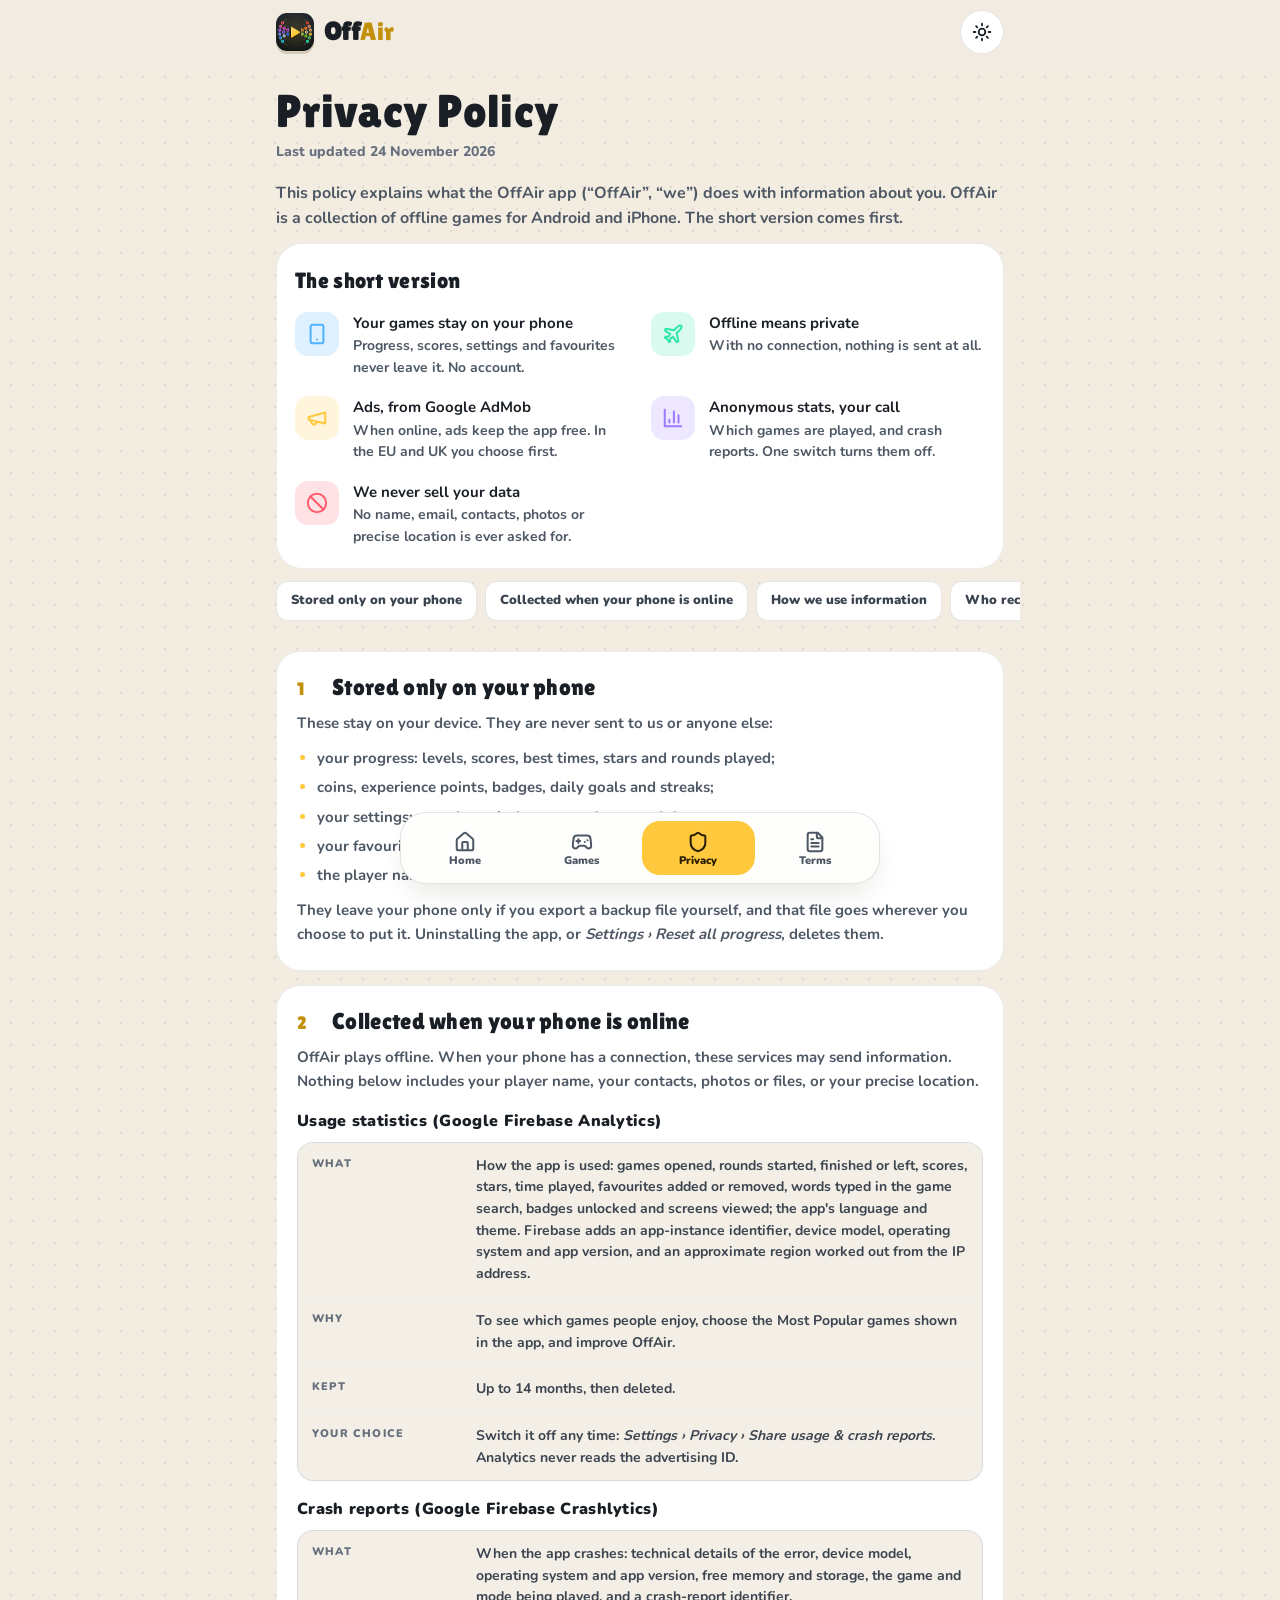
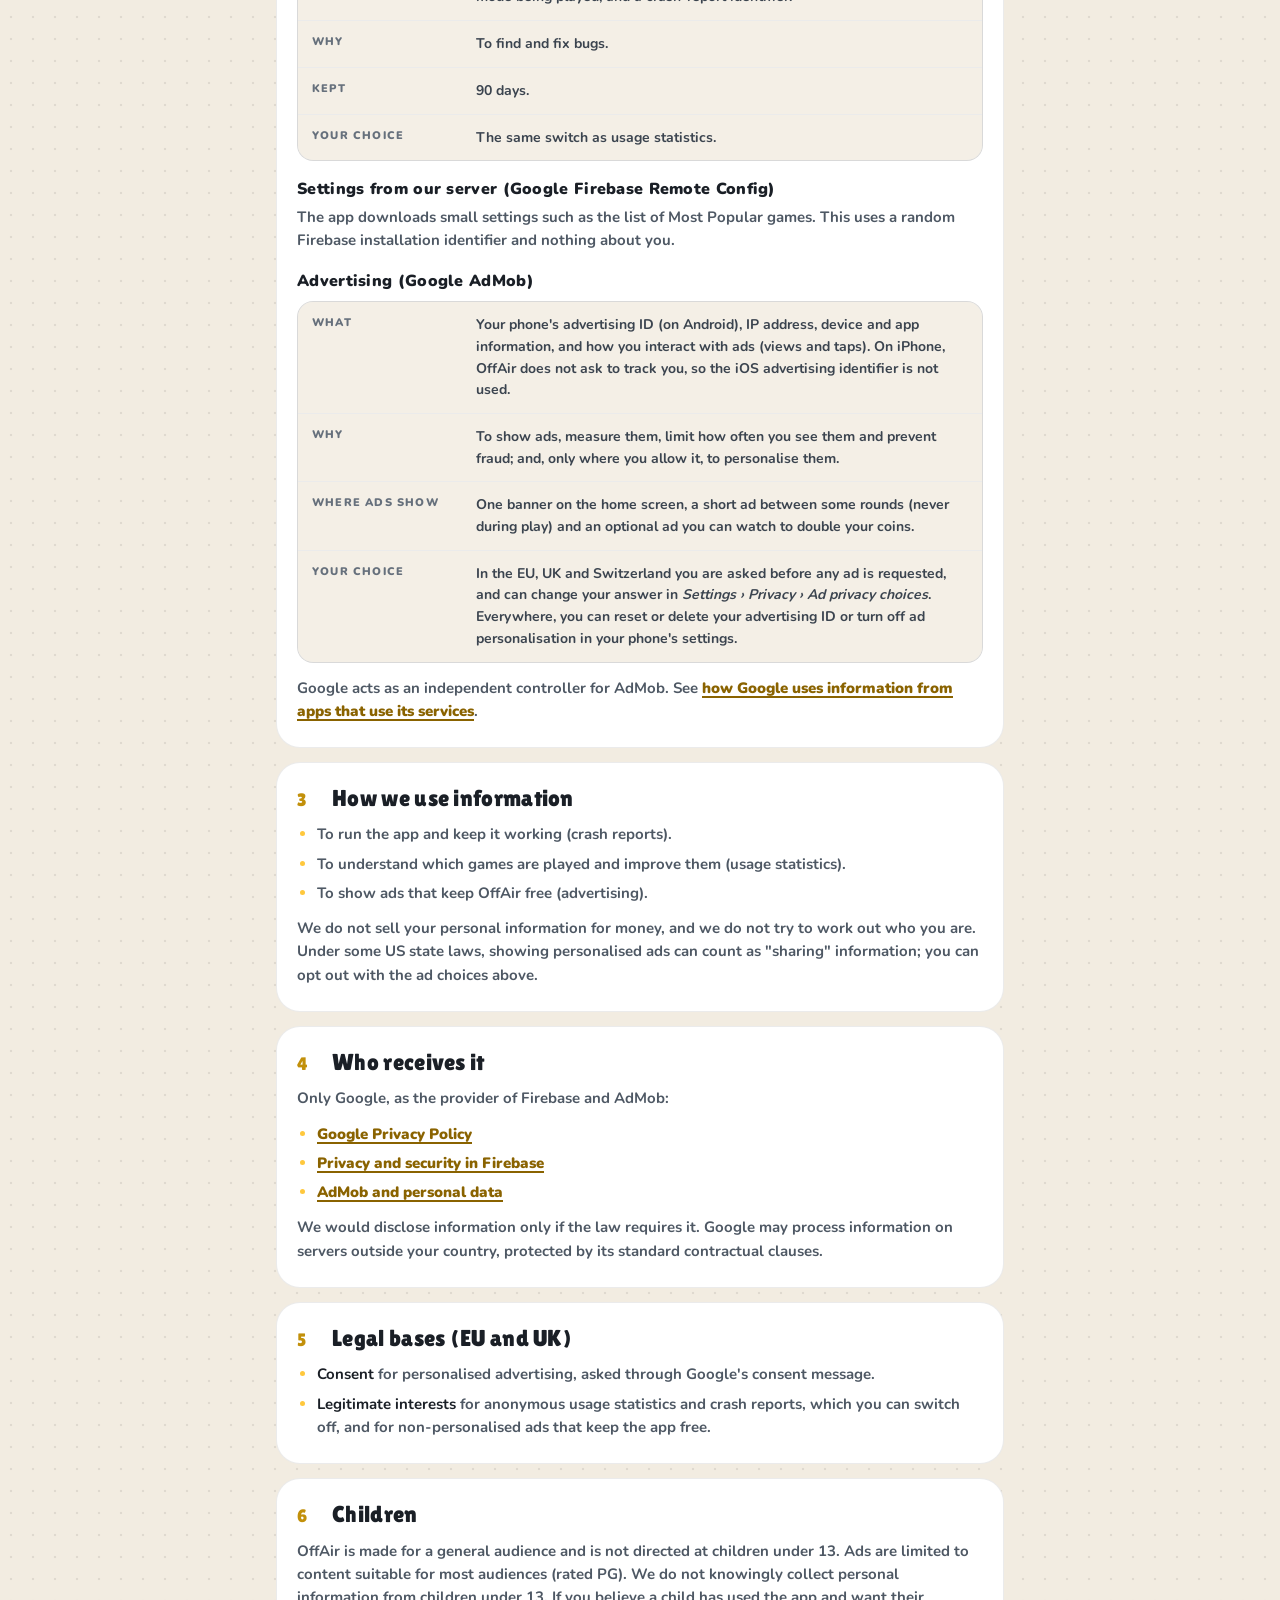
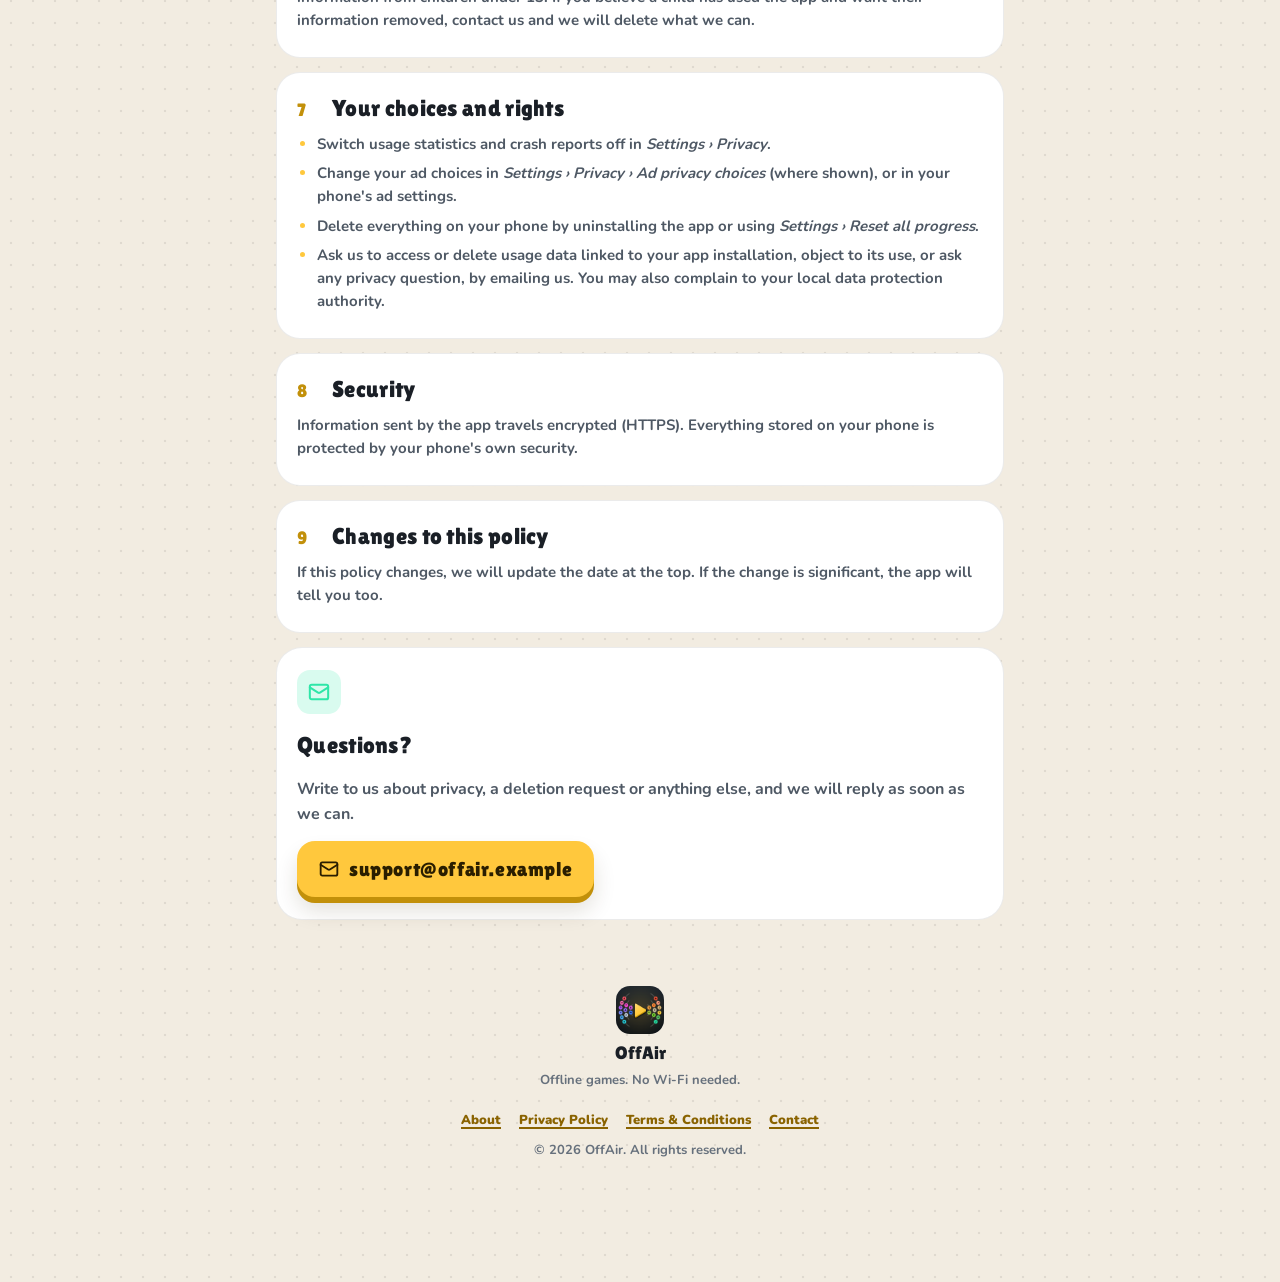
==== privacy.html @ 907df205 "Add the OffAir website: about page, privacy policy and terms web_public/ holds three mobile-first pa" ====
<!doctype html>
<html lang="en">
<head>
<meta charset="utf-8">
<meta name="viewport" content="width=device-width, initial-scale=1, viewport-fit=cover">
<title>Privacy Policy · OffAir</title>
<meta name="description" content="What the OffAir app stores on your phone, what it sends when online (ads and anonymous stats), and your choices.">
<meta name="theme-color" content="#0E1217" media="(prefers-color-scheme: dark)">
<meta name="theme-color" content="#F2ECE1" media="(prefers-color-scheme: light)">
<meta property="og:type" content="website">
<meta property="og:title" content="Privacy Policy · OffAir">
<meta property="og:description" content="What the OffAir app stores on your phone, what it sends when online (ads and anonymous stats), and your choices.">
<meta property="og:image" content="img/og-512.png">
<link rel="icon" type="image/png" href="img/favicon-64.png">
<link rel="apple-touch-icon" href="img/apple-touch-icon.png">
<link rel="stylesheet" href="css/style.css">
<script>try{var t=localStorage.getItem("offair-theme");if(t)document.documentElement.setAttribute("data-theme",t)}catch(e){}</script>
</head>
<body>
<a class="skip" href="#main">Skip to content</a>
<header class="appbar">
  <div class="wrap">
    <a class="brand" href="index.html" aria-label="OffAir home">
      <img src="img/icon-256.png" alt="" width="38" height="38">
      <span class="wordmark">Off<b>Air</b></span>
    </a>
    <button class="icon-btn" type="button" data-theme-toggle aria-label="Switch theme"><svg class="theme-moon" viewBox="0 0 24 24" fill="none" stroke="currentColor" stroke-width="2.2" stroke-linecap="round" stroke-linejoin="round" aria-hidden="true"><path d="M12 3a6 6 0 0 0 9 9 9 9 0 1 1-9-9Z"/></svg><svg class="theme-sun" viewBox="0 0 24 24" fill="none" stroke="currentColor" stroke-width="2.2" stroke-linecap="round" stroke-linejoin="round" aria-hidden="true"><circle cx="12" cy="12" r="4"/><path d="M12 2v2M12 20v2M4.93 4.93l1.41 1.41M17.66 17.66l1.41 1.41M2 12h2M20 12h2M6.34 17.66l-1.41 1.41M19.07 4.93l-1.41 1.41"/></svg></button>
  </div>
</header>
<main id="main" class="wrap">
<h1 class="page-title rise">Privacy Policy</h1>
<p class="updated">Last updated 24 November 2026</p>
<p class="intro">This policy explains what the OffAir app (“OffAir”, “we”) does with information about you. OffAir is a collection of offline games for Android and iPhone. The short version comes first.</p>
<section class="card summary rise" style="--i:1" aria-labelledby="short"><h2 id="short">The short version</h2><ul><li><span class="tile" style="--c:#4FB3FF"><svg viewBox="0 0 24 24" fill="none" stroke="currentColor" stroke-width="2.2" stroke-linecap="round" stroke-linejoin="round" aria-hidden="true"><rect x="5" y="2" width="14" height="20" rx="2"/><path d="M12 18h.01"/></svg></span><div><b>Your games stay on your phone</b><span>Progress, scores, settings and favourites never leave it. No account.</span></div></li><li><span class="tile" style="--c:#2EE6A8"><svg viewBox="0 0 24 24" fill="none" stroke="currentColor" stroke-width="2.2" stroke-linecap="round" stroke-linejoin="round" aria-hidden="true"><path d="M17.8 19.2 16 11l3.5-3.5C21 6 21.5 4 21 3c-1-.5-3 0-4.5 1.5L13 8 4.8 6.2c-.5-.1-.9.1-1.1.5l-.3.5c-.2.5-.1 1 .3 1.3L9 12l-2 3H4l-1 1 3 2 2 3 1-1v-3l3-2 3.5 5.3c.3.4.8.5 1.3.3l.5-.2c.4-.3.6-.7.5-1.2z"/></svg></span><div><b>Offline means private</b><span>With no connection, nothing is sent at all.</span></div></li><li><span class="tile" style="--c:#FFC83D"><svg viewBox="0 0 24 24" fill="none" stroke="currentColor" stroke-width="2.2" stroke-linecap="round" stroke-linejoin="round" aria-hidden="true"><path d="M3 11l18-5v12L3 14v-3z"/><path d="M11.6 16.8a3 3 0 1 1-5.8-1.6"/></svg></span><div><b>Ads, from Google AdMob</b><span>When online, ads keep the app free. In the EU and UK you choose first.</span></div></li><li><span class="tile" style="--c:#9C7BFF"><svg viewBox="0 0 24 24" fill="none" stroke="currentColor" stroke-width="2.2" stroke-linecap="round" stroke-linejoin="round" aria-hidden="true"><path d="M3 3v18h18M18 17V9M13 17V5M8 17v-3"/></svg></span><div><b>Anonymous stats, your call</b><span>Which games are played, and crash reports. One switch turns them off.</span></div></li><li><span class="tile" style="--c:#FF5C6C"><svg viewBox="0 0 24 24" fill="none" stroke="currentColor" stroke-width="2.2" stroke-linecap="round" stroke-linejoin="round" aria-hidden="true"><circle cx="12" cy="12" r="10"/><path d="m4.9 4.9 14.2 14.2"/></svg></span><div><b>We never sell your data</b><span>No name, email, contacts, photos or precise location is ever asked for.</span></div></li></ul></section>
<nav class="toc" aria-label="Sections"><a href="#on-phone">Stored only on your phone</a><a href="#online">Collected when your phone is online</a><a href="#use">How we use information</a><a href="#share">Who receives it</a><a href="#legal">Legal bases (EU and UK)</a><a href="#children">Children</a><a href="#rights">Your choices and rights</a><a href="#security">Security</a><a href="#changes">Changes to this policy</a></nav>
<div class="doc">
<section id="on-phone" aria-labelledby="on-phone-h"><h2 id="on-phone-h"><span class="n">1</span>Stored only on your phone</h2>
<p>These stay on your device. They are never sent to us or anyone else:</p>
<ul>
  <li>your progress: levels, scores, best times, stars and rounds played;</li>
  <li>coins, experience points, badges, daily goals and streaks;</li>
  <li>your settings: sound, music, language, theme and the rest;</li>
  <li>your favourite games;</li>
  <li>the player name you may type in (it is optional).</li>
</ul>
<p>They leave your phone only if you export a backup file yourself, and that file goes wherever you choose to put it. Uninstalling the app, or <em>Settings › Reset all progress</em>, deletes them.</p></section>
<section id="online" aria-labelledby="online-h"><h2 id="online-h"><span class="n">2</span>Collected when your phone is online</h2>
<p>OffAir plays offline. When your phone has a connection, these services may send information. Nothing below includes your player name, your contacts, photos or files, or your precise location.</p>

<h3>Usage statistics (Google Firebase Analytics)</h3>
<dl class="facts"><div><dt>What</dt><dd>How the app is used: games opened, rounds started, finished or left, scores, stars, time played, favourites added or removed, words typed in the game search, badges unlocked and screens viewed; the app's language and theme. Firebase adds an app-instance identifier, device model, operating system and app version, and an approximate region worked out from the IP address.</dd></div><div><dt>Why</dt><dd>To see which games people enjoy, choose the Most Popular games shown in the app, and improve OffAir.</dd></div><div><dt>Kept</dt><dd>Up to 14 months, then deleted.</dd></div><div><dt>Your choice</dt><dd>Switch it off any time: <em>Settings › Privacy › Share usage &amp; crash reports</em>. Analytics never reads the advertising ID.</dd></div></dl>
<h3>Crash reports (Google Firebase Crashlytics)</h3>
<dl class="facts"><div><dt>What</dt><dd>When the app crashes: technical details of the error, device model, operating system and app version, free memory and storage, the game and mode being played, and a crash-report identifier.</dd></div><div><dt>Why</dt><dd>To find and fix bugs.</dd></div><div><dt>Kept</dt><dd>90 days.</dd></div><div><dt>Your choice</dt><dd>The same switch as usage statistics.</dd></div></dl>
<h3>Settings from our server (Google Firebase Remote Config)</h3>
<p>The app downloads small settings such as the list of Most Popular games. This uses a random Firebase installation identifier and nothing about you.</p>

<h3>Advertising (Google AdMob)</h3>
<dl class="facts"><div><dt>What</dt><dd>Your phone's advertising ID (on Android), IP address, device and app information, and how you interact with ads (views and taps). On iPhone, OffAir does not ask to track you, so the iOS advertising identifier is not used.</dd></div><div><dt>Why</dt><dd>To show ads, measure them, limit how often you see them and prevent fraud; and, only where you allow it, to personalise them.</dd></div><div><dt>Where ads show</dt><dd>One banner on the home screen, a short ad between some rounds (never during play) and an optional ad you can watch to double your coins.</dd></div><div><dt>Your choice</dt><dd>In the EU, UK and Switzerland you are asked before any ad is requested, and can change your answer in <em>Settings › Privacy › Ad privacy choices</em>. Everywhere, you can reset or delete your advertising ID or turn off ad personalisation in your phone's settings.</dd></div></dl>
<p>Google acts as an independent controller for AdMob. See <a href="https://policies.google.com/technologies/partner-sites">how Google uses information from apps that use its services</a>.</p></section>
<section id="use" aria-labelledby="use-h"><h2 id="use-h"><span class="n">3</span>How we use information</h2>
<ul>
  <li>To run the app and keep it working (crash reports).</li>
  <li>To understand which games are played and improve them (usage statistics).</li>
  <li>To show ads that keep OffAir free (advertising).</li>
</ul>
<p>We do not sell your personal information for money, and we do not try to work out who you are. Under some US state laws, showing personalised ads can count as "sharing" information; you can opt out with the ad choices above.</p></section>
<section id="share" aria-labelledby="share-h"><h2 id="share-h"><span class="n">4</span>Who receives it</h2>
<p>Only Google, as the provider of Firebase and AdMob:</p>
<ul>
  <li><a href="https://policies.google.com/privacy">Google Privacy Policy</a></li>
  <li><a href="https://firebase.google.com/support/privacy">Privacy and security in Firebase</a></li>
  <li><a href="https://support.google.com/admob/answer/6128543">AdMob and personal data</a></li>
</ul>
<p>We would disclose information only if the law requires it. Google may process information on servers outside your country, protected by its standard contractual clauses.</p></section>
<section id="legal" aria-labelledby="legal-h"><h2 id="legal-h"><span class="n">5</span>Legal bases (EU and UK)</h2>
<ul>
  <li><strong>Consent</strong> for personalised advertising, asked through Google's consent message.</li>
  <li><strong>Legitimate interests</strong> for anonymous usage statistics and crash reports, which you can switch off, and for non-personalised ads that keep the app free.</li>
</ul></section>
<section id="children" aria-labelledby="children-h"><h2 id="children-h"><span class="n">6</span>Children</h2>
<p>OffAir is made for a general audience and is not directed at children under 13. Ads are limited to content suitable for most audiences (rated PG). We do not knowingly collect personal information from children under 13. If you believe a child has used the app and want their information removed, contact us and we will delete what we can.</p></section>
<section id="rights" aria-labelledby="rights-h"><h2 id="rights-h"><span class="n">7</span>Your choices and rights</h2>
<ul>
  <li>Switch usage statistics and crash reports off in <em>Settings › Privacy</em>.</li>
  <li>Change your ad choices in <em>Settings › Privacy › Ad privacy choices</em> (where shown), or in your phone's ad settings.</li>
  <li>Delete everything on your phone by uninstalling the app or using <em>Settings › Reset all progress</em>.</li>
  <li>Ask us to access or delete usage data linked to your app installation, object to its use, or ask any privacy question, by emailing us. You may also complain to your local data protection authority.</li>
</ul></section>
<section id="security" aria-labelledby="security-h"><h2 id="security-h"><span class="n">8</span>Security</h2>
<p>Information sent by the app travels encrypted (HTTPS). Everything stored on your phone is protected by your phone's own security.</p></section>
<section id="changes" aria-labelledby="changes-h"><h2 id="changes-h"><span class="n">9</span>Changes to this policy</h2>
<p>If this policy changes, we will update the date at the top. If the change is significant, the app will tell you too.</p></section>
</div>
<section class="card contact" aria-labelledby="contact-h">
  <span class="tile" style="--c:#2EE6A8"><svg viewBox="0 0 24 24" fill="none" stroke="currentColor" stroke-width="2.2" stroke-linecap="round" stroke-linejoin="round" aria-hidden="true"><rect x="2" y="4" width="20" height="16" rx="2"/><path d="m22 7-8.97 5.7a1.94 1.94 0 0 1-2.06 0L2 7"/></svg></span>
  <h2 id="contact-h">Questions?</h2>
  <p>Write to us about privacy, a deletion request or anything else, and we will reply as soon as we can.</p>
  <a class="btn primary" href="mailto:support@offair.example"><svg viewBox="0 0 24 24" fill="none" stroke="currentColor" stroke-width="2.2" stroke-linecap="round" stroke-linejoin="round" aria-hidden="true"><rect x="2" y="4" width="20" height="16" rx="2"/><path d="m22 7-8.97 5.7a1.94 1.94 0 0 1-2.06 0L2 7"/></svg>support@offair.example</a>
</section>
<footer class="footer">
  <img src="img/icon-256.png" alt="" width="48" height="48">
  <div class="name">OffAir</div>
  <div>Offline games. No Wi-Fi needed.</div>
  <nav aria-label="Footer">
    <a href="index.html">About</a>
    <a href="privacy.html">Privacy Policy</a>
    <a href="terms.html">Terms &amp; Conditions</a>
    <a href="mailto:support@offair.example">Contact</a>
  </nav>
  <div>&copy; <span data-year>2026</span> OffAir. All rights reserved.</div>
</footer>
</main>
<nav class="dock" aria-label="Main"><a href="index.html"><svg viewBox="0 0 24 24" fill="none" stroke="currentColor" stroke-width="2.2" stroke-linecap="round" stroke-linejoin="round" aria-hidden="true"><path d="M15 21v-8a1 1 0 0 0-1-1h-4a1 1 0 0 0-1 1v8"/><path d="M3 10a2 2 0 0 1 .71-1.53l7-6a2 2 0 0 1 2.58 0l7 6A2 2 0 0 1 21 10v9a2 2 0 0 1-2 2H5a2 2 0 0 1-2-2z"/></svg><span>Home</span></a><a href="index.html#games"><svg viewBox="0 0 24 24" fill="none" stroke="currentColor" stroke-width="2.2" stroke-linecap="round" stroke-linejoin="round" aria-hidden="true"><path d="M6 11h4M8 9v4M15 12h.01M18 10h.01"/><path d="M17.32 5H6.68a4 4 0 0 0-3.98 3.59C2.6 9.42 2 14.46 2 16a3 3 0 0 0 3 3c1 0 1.5-.5 2-1l1.41-1.41A2 2 0 0 1 9.83 16h4.34a2 2 0 0 1 1.41.59L17 18c.5.5 1 1 2 1a3 3 0 0 0 3-3c0-1.55-.6-6.58-.69-7.26A4 4 0 0 0 17.32 5z"/></svg><span>Games</span></a><a href="privacy.html" aria-current="page"><svg viewBox="0 0 24 24" fill="none" stroke="currentColor" stroke-width="2.2" stroke-linecap="round" stroke-linejoin="round" aria-hidden="true"><path d="M20 13c0 5-3.5 7.5-7.66 8.95a1 1 0 0 1-.67-.01C7.5 20.5 4 18 4 13V6a1 1 0 0 1 1-1c2 0 4.5-1.2 6.24-2.72a1.17 1.17 0 0 1 1.52 0C14.51 3.81 17 5 19 5a1 1 0 0 1 1 1z"/></svg><span>Privacy</span></a><a href="terms.html"><svg viewBox="0 0 24 24" fill="none" stroke="currentColor" stroke-width="2.2" stroke-linecap="round" stroke-linejoin="round" aria-hidden="true"><path d="M15 2H6a2 2 0 0 0-2 2v16a2 2 0 0 0 2 2h12a2 2 0 0 0 2-2V7Z"/><path d="M14 2v4a2 2 0 0 0 2 2h4M16 13H8M16 17H8M10 9H8"/></svg><span>Terms</span></a></nav>
<script src="js/app.js" defer></script>
</body>
</html>
---- css/style.css ----
/* OffAir website: the app's own design language (lib/core/theme/tokens.dart)
   on the web. Night arcade by default, Daylight when the visitor prefers
   light or picks it. Mobile first; the dock and cards behave like the app. */

@font-face {
  font-family: "Lilita One";
  src: url("../fonts/LilitaOne-Regular.ttf") format("truetype");
  font-display: swap;
}
@font-face {
  font-family: "Nunito";
  src: url("../fonts/Nunito-Variable.ttf") format("truetype");
  font-weight: 200 1000;
  font-display: swap;
}

/* ------------------------------------------------------------- tokens */

:root {
  color-scheme: dark;
  --ground: #0e1217;
  --dot: rgba(255, 255, 255, 0.045);
  --s1: #171c22;
  --s2: #1f262e;
  --s3: #29313b;
  --deck: #1e252d;
  --deck-shadow: #0a0d11;
  --t1: #f4f1ea;
  --t2: #aeb6bf;
  --t3: #8e98a3;
  --t4: #c9d0d6;
  --line: rgba(255, 255, 255, 0.07);
  --line-strong: rgba(255, 255, 255, 0.09);
  --chip-on-bg: #f4f1ea;
  --chip-on-fg: #101418;
  --neutral-lip: #12171c;
  --shadow: rgba(0, 0, 0, 0.38);

  --yellow: #ffc83d;
  --yellow-lip: #c2900a;
  --yellow-ink: #2a1e00;
  --coral: #ff5c6c;
  --mint: #2ee6a8;
  --sky: #4fb3ff;
  --violet: #9c7bff;
  --orange: #ff8a3d;
  --link: #ffc83d;

  --display: "Lilita One", "Nunito", system-ui, sans-serif;
  --ui: "Nunito", system-ui, -apple-system, "Segoe UI", Roboto, sans-serif;
  --rise: cubic-bezier(0.2, 0.8, 0.2, 1);
  --dock-h: 72px;
}

:root[data-theme="day"] {
  color-scheme: light;
  --ground: #f2ece1;
  --dot: rgba(0, 0, 0, 0.08);
  --s1: #ffffff;
  --s2: #f4efe6;
  --s3: #e4ddd0;
  --deck: #ffffff;
  --deck-shadow: #d3c9b7;
  --t1: #1a1f26;
  --t2: #4e5864;
  --t3: #66707c;
  --t4: #3b444f;
  --line: rgba(0, 0, 0, 0.08);
  --line-strong: rgba(0, 0, 0, 0.1);
  --chip-on-bg: #1a1f26;
  --chip-on-fg: #f4f1ea;
  --neutral-lip: #bfb5a3;
  --shadow: rgba(60, 40, 10, 0.14);
  --link: #8a6300;
}

@media (prefers-color-scheme: light) {
  :root:not([data-theme="night"]) {
    color-scheme: light;
    --ground: #f2ece1;
    --dot: rgba(0, 0, 0, 0.08);
    --s1: #ffffff;
    --s2: #f4efe6;
    --s3: #e4ddd0;
    --deck: #ffffff;
    --deck-shadow: #d3c9b7;
    --t1: #1a1f26;
    --t2: #4e5864;
    --t3: #66707c;
    --t4: #3b444f;
    --line: rgba(0, 0, 0, 0.08);
    --line-strong: rgba(0, 0, 0, 0.1);
    --chip-on-bg: #1a1f26;
    --chip-on-fg: #f4f1ea;
    --neutral-lip: #bfb5a3;
    --shadow: rgba(60, 40, 10, 0.14);
    --link: #8a6300;
  }
}

/* --------------------------------------------------------------- base */

*,
*::before,
*::after {
  box-sizing: border-box;
}

html {
  -webkit-text-size-adjust: 100%;
  scroll-behavior: smooth;
  scroll-padding-top: 84px;
}

body {
  margin: 0;
  min-height: 100vh;
  background-color: var(--ground);
  /* The app's perforated-metal dot grid. */
  background-image: radial-gradient(circle at 11px 11px, var(--dot) 1.2px, transparent 1.6px);
  background-size: 22px 22px;
  color: var(--t1);
  font: 700 16px/1.55 var(--ui);
  padding-bottom: calc(var(--dock-h) + 40px + env(safe-area-inset-bottom));
  -webkit-font-smoothing: antialiased;
  -webkit-tap-highlight-color: transparent;
}

img {
  max-width: 100%;
  height: auto;
  display: block;
}

a {
  color: var(--link);
  font-weight: 900;
  text-decoration-thickness: 2px;
  text-underline-offset: 3px;
}

:focus-visible {
  outline: 3px solid var(--yellow);
  outline-offset: 3px;
  border-radius: 10px;
}

h1,
h2,
h3 {
  font-family: var(--display);
  font-weight: 400;
  letter-spacing: 0.3px;
  margin: 0;
}

p {
  margin: 0 0 12px;
}

.skip {
  position: absolute;
  left: -999px;
  top: 8px;
  z-index: 20;
  background: var(--yellow);
  color: var(--yellow-ink);
  padding: 10px 16px;
  border-radius: 12px;
}
.skip:focus {
  left: 12px;
}

.wrap {
  max-width: 760px;
  margin: 0 auto;
  padding: 0 16px;
}
.wrap.wide {
  max-width: 1080px;
}

/* ------------------------------------------------------------ app bar */

.appbar {
  position: sticky;
  top: 0;
  z-index: 10;
  padding-top: env(safe-area-inset-top);
  background: color-mix(in srgb, var(--ground) 90%, transparent);
  -webkit-backdrop-filter: saturate(1.4) blur(10px);
  backdrop-filter: saturate(1.4) blur(10px);
  border-bottom: 1px solid transparent;
  transition: border-color 0.2s, box-shadow 0.2s;
}
.appbar.scrolled {
  border-bottom-color: var(--line);
  box-shadow: 0 8px 24px -16px var(--shadow);
}
.appbar .wrap {
  height: 64px;
  display: flex;
  align-items: center;
  gap: 12px;
}
.brand {
  display: flex;
  align-items: center;
  gap: 10px;
  text-decoration: none;
  color: var(--t1);
  margin-right: auto;
}
.brand img {
  width: 38px;
  height: 38px;
  border-radius: 11px;
  box-shadow: 0 3px 0 var(--deck-shadow);
}
.wordmark {
  font-family: var(--display);
  font-size: 25px;
  letter-spacing: 0.4px;
  color: var(--t1);
}
.wordmark b {
  font-weight: 400;
  color: var(--yellow);
}
:root[data-theme="day"] .wordmark b {
  color: #c2900a;
}
@media (prefers-color-scheme: light) {
  :root:not([data-theme="night"]) .wordmark b {
    color: #c2900a;
  }
}
.icon-btn {
  width: 44px;
  height: 44px;
  border-radius: 50%;
  display: grid;
  place-items: center;
  background: var(--s1);
  border: 1px solid var(--line-strong);
  color: var(--t1);
  cursor: pointer;
  transition: transform 0.12s;
}
.icon-btn:active {
  transform: scale(0.93);
}
.icon-btn svg {
  width: 20px;
  height: 20px;
}
.theme-sun {
  display: none;
}
:root[data-theme="day"] .theme-sun {
  display: block;
}
:root[data-theme="day"] .theme-moon {
  display: none;
}
@media (prefers-color-scheme: light) {
  :root:not([data-theme="night"]) .theme-sun {
    display: block;
  }
  :root:not([data-theme="night"]) .theme-moon {
    display: none;
  }
}

/* --------------------------------------------------------------- bits */

.card {
  background: var(--s1);
  border: 1px solid var(--line);
  border-radius: 26px;
}

.kicker {
  font: 900 11px/1.2 var(--ui);
  letter-spacing: 1.6px;
  text-transform: uppercase;
  color: var(--t3);
  margin: 0;
}

.btn {
  display: inline-flex;
  align-items: center;
  justify-content: center;
  gap: 10px;
  min-height: 56px;
  padding: 0 22px;
  border-radius: 18px;
  font: 400 20px/1 var(--display);
  letter-spacing: 0.6px;
  text-decoration: none;
  cursor: pointer;
  border: 0;
  transition: transform 0.09s var(--rise), box-shadow 0.09s;
}
.btn svg {
  width: 20px;
  height: 20px;
  flex: none;
}
.btn.primary {
  background: var(--yellow);
  color: var(--yellow-ink);
  box-shadow: 0 6px 0 var(--yellow-lip), 0 14px 22px var(--shadow);
}
.btn.primary:active {
  transform: translateY(5px);
  box-shadow: 0 1px 0 var(--yellow-lip), 0 4px 8px var(--shadow);
}
.btn.ghost {
  background: var(--s3);
  color: var(--t1);
  box-shadow: 0 6px 0 var(--neutral-lip);
}
.btn.ghost:active {
  transform: translateY(5px);
  box-shadow: 0 1px 0 var(--neutral-lip);
}
.btn[aria-disabled="true"] {
  opacity: 0.55;
  pointer-events: none;
}

.pill {
  display: inline-flex;
  align-items: center;
  gap: 7px;
  height: 34px;
  padding: 0 13px;
  border-radius: 999px;
  background: var(--s2);
  border: 1px solid var(--line-strong);
  color: var(--t4);
  font: 900 13px/1 var(--ui);
  white-space: nowrap;
}
.pill i {
  width: 8px;
  height: 8px;
  border-radius: 50%;
  background: var(--c, var(--mint));
  box-shadow: 0 0 8px var(--c, var(--mint));
}

.section {
  margin-top: 34px;
}
.section-head {
  display: flex;
  align-items: flex-end;
  gap: 12px;
  margin: 0 0 14px;
}
.section-head h2 {
  font-size: 27px;
  line-height: 1.1;
  flex: 1;
}
.section-head .note {
  font: 900 13px/1 var(--ui);
  color: var(--t3);
  padding-bottom: 4px;
}

.tile {
  width: 44px;
  height: 44px;
  border-radius: 13px;
  display: grid;
  place-items: center;
  flex: none;
  background: color-mix(in srgb, var(--c) 18%, var(--s1));
  color: var(--c);
}
.tile svg {
  width: 22px;
  height: 22px;
}

.rise {
  animation: rise 0.52s var(--rise) both;
  animation-delay: calc(var(--i, 0) * 60ms);
}
@keyframes rise {
  from {
    opacity: 0;
    transform: translateY(16px);
  }
}

/* --------------------------------------------------------------- hero */

.hero {
  margin-top: 14px;
  position: relative;
  overflow: hidden;
  padding: 26px 20px 28px;
  display: grid;
  gap: 18px;
}
.hero::before {
  content: "";
  position: absolute;
  right: -120px;
  top: -140px;
  width: 420px;
  height: 420px;
  border-radius: 50%;
  background: radial-gradient(circle, color-mix(in srgb, var(--yellow) 22%, transparent), transparent 70%);
  pointer-events: none;
}
.hero .kicker {
  color: var(--mint);
  display: flex;
  align-items: center;
  gap: 8px;
}
.pulse {
  width: 8px;
  height: 8px;
  border-radius: 50%;
  background: currentColor;
  animation: pulse 1.6s ease-in-out infinite;
}
@keyframes pulse {
  50% {
    transform: scale(1.7);
    opacity: 0.35;
  }
}
.hero h1 {
  font-size: clamp(38px, 10vw, 64px);
  line-height: 1.02;
  margin-top: 10px;
}
.hero h1 span {
  color: var(--yellow);
}
:root[data-theme="day"] .hero h1 span {
  color: #c2900a;
}
@media (prefers-color-scheme: light) {
  :root:not([data-theme="night"]) .hero h1 span {
    color: #c2900a;
  }
}
.hero .lead {
  color: var(--t2);
  font-size: 17px;
  max-width: 34em;
  margin: 14px 0 0;
}
.cta {
  display: flex;
  flex-wrap: wrap;
  gap: 12px 12px;
  margin-top: 22px;
}
.cta .btn {
  flex: 1 1 auto;
  white-space: nowrap;
}
.pills {
  display: flex;
  flex-wrap: wrap;
  gap: 8px;
  list-style: none;
  padding: 0;
  margin: 22px 0 0;
}
/* On a phone the logo leads, like the app's boot screen; the image's
   transparent margin is trimmed with negative margins. */
.hero-art {
  position: relative;
  display: grid;
  place-items: center;
  order: -1;
  margin: -30px 0 -36px;
}
.hero-art img {
  width: min(50vw, 210px);
  filter: drop-shadow(0 18px 30px var(--shadow));
  animation: float 4.2s ease-in-out infinite;
}
@keyframes float {
  50% {
    transform: translateY(-8px) rotate(1.5deg);
  }
}

@media (min-width: 820px) {
  .hero {
    grid-template-columns: 1.25fr 1fr;
    align-items: center;
    padding: 40px 40px 42px;
  }
  .hero-art {
    order: 0;
    margin: 0;
  }
  .hero-art img {
    width: min(100%, 400px);
  }
}

/* ----------------------------------------------------------- features */

.features {
  display: grid;
  gap: 12px;
}
.feature {
  padding: 18px;
  display: flex;
  gap: 14px;
  align-items: flex-start;
}
.feature h3 {
  font: 900 16px/1.3 var(--ui);
  margin: 2px 0 4px;
}
.feature p {
  color: var(--t2);
  font-size: 14px;
  margin: 0;
}
@media (min-width: 620px) {
  .features {
    grid-template-columns: 1fr 1fr;
  }
}
@media (min-width: 980px) {
  .features {
    grid-template-columns: 1fr 1fr 1fr;
  }
}

/* -------------------------------------------------------------- shelf */

.chips {
  display: flex;
  gap: 8px;
  overflow-x: auto;
  padding: 2px 16px 16px;
  margin: 0 -16px;
  scrollbar-width: none;
}
.chips::-webkit-scrollbar {
  display: none;
}
.chip {
  flex: none;
  height: 44px;
  padding: 0 15px;
  border-radius: 999px;
  background: var(--s1);
  border: 1px solid var(--line-strong);
  color: var(--t4);
  font: 900 14px/1 var(--ui);
  display: inline-flex;
  align-items: center;
  gap: 7px;
  cursor: pointer;
  transition: background 0.18s, color 0.18s, transform 0.1s;
}
.chip small {
  font-size: 11px;
  opacity: 0.6;
}
.chip:active {
  transform: scale(0.93);
}
.chip[aria-pressed="true"] {
  background: var(--chip-on-bg);
  border-color: var(--chip-on-bg);
  color: var(--chip-on-fg);
}

.shelf {
  display: grid;
  grid-template-columns: repeat(2, minmax(0, 1fr));
  gap: 18px 12px;
}
@media (min-width: 640px) {
  .shelf {
    grid-template-columns: repeat(3, minmax(0, 1fr));
  }
}
@media (min-width: 960px) {
  .shelf {
    grid-template-columns: repeat(4, minmax(0, 1fr));
  }
}

/* A cartridge: brand strip and LED, live label, title, type, grip. */
.cart {
  background: var(--deck);
  border-radius: 20px;
  padding: 8px 8px 11px;
  border-top: 1px solid var(--line);
  box-shadow: 0 6px 0 var(--deck-shadow), 0 14px 22px var(--shadow);
  display: flex;
  flex-direction: column;
  transition: transform 0.12s var(--rise), box-shadow 0.12s;
}
.cart:hover {
  transform: translateY(-3px);
}
.cart[hidden] {
  display: none;
}
.cart .strip {
  display: flex;
  align-items: center;
  justify-content: space-between;
  padding: 0 4px 6px;
  font: 900 8px/8px var(--ui);
  letter-spacing: 2px;
  color: color-mix(in srgb, var(--t1) 34%, transparent);
}
.led {
  width: 7px;
  height: 7px;
  border-radius: 50%;
  background: var(--c);
  box-shadow: 0 0 8px var(--c);
  animation: led 2.2s ease-in-out infinite;
}
@keyframes led {
  50% {
    opacity: 0.5;
  }
}
.cart .label {
  aspect-ratio: 160 / 100;
  border-radius: 13px;
  overflow: hidden;
  position: relative;
  background: var(--c);
}
.cart .label::after {
  content: "";
  position: absolute;
  inset: 0;
  border-radius: 13px;
  border: 2px solid rgba(0, 0, 0, 0.16);
  pointer-events: none;
}
.cart .label img {
  width: 100%;
  height: 100%;
  object-fit: cover;
}
.cart h3 {
  font: 900 16px/1.25 var(--ui);
  margin: 10px 4px 0;
}
.cart .type {
  font: 800 12px/1.4 var(--ui);
  color: var(--t3);
  margin: 1px 4px 0;
}
.cart .blurb {
  font: 700 13px/1.45 var(--ui);
  color: var(--t2);
  margin: 6px 4px 10px;
  display: -webkit-box;
  -webkit-line-clamp: 3;
  -webkit-box-orient: vertical;
  overflow: hidden;
}
.cart .grip {
  margin: auto 4px 0;
  height: 6px;
  border-radius: 3px;
  background: repeating-linear-gradient(90deg, var(--line-strong) 0 3px, transparent 3px 7px);
}

/* ------------------------------------------------------------ fair ads */

.fair {
  padding: 22px 20px;
  position: relative;
  overflow: hidden;
}
.fair h2 {
  font-size: 25px;
  margin-bottom: 8px;
}
.fair p {
  color: var(--t2);
}
.fair ul {
  list-style: none;
  padding: 0;
  margin: 14px 0 16px;
  display: grid;
  gap: 10px;
}
.fair li {
  display: flex;
  gap: 12px;
  align-items: center;
  font-weight: 800;
  color: var(--t4);
}
.fair li .tile {
  width: 36px;
  height: 36px;
  border-radius: 11px;
}
.fair li .tile svg {
  width: 18px;
  height: 18px;
}

/* ------------------------------------------------------------- footer */

.footer {
  margin-top: 40px;
  padding: 26px 0 10px;
  text-align: center;
  color: var(--t3);
  font-size: 13px;
}
.footer img {
  width: 48px;
  height: 48px;
  border-radius: 14px;
  margin: 0 auto 10px;
}
.footer .name {
  font: 400 18px/1 var(--display);
  color: var(--t1);
  margin-bottom: 8px;
}
.footer nav {
  display: flex;
  flex-wrap: wrap;
  justify-content: center;
  gap: 4px 18px;
  margin-top: 10px;
}
.footer nav a {
  display: inline-block;
  padding: 10px 0;
}

/* --------------------------------------------------------------- dock */

.dock {
  position: fixed;
  left: 50%;
  bottom: calc(16px + env(safe-area-inset-bottom));
  transform: translateX(-50%);
  width: min(480px, calc(100% - 32px));
  height: var(--dock-h);
  z-index: 10;
  display: flex;
  gap: 4px;
  padding: 8px;
  border-radius: 26px;
  background: color-mix(in srgb, var(--s1) 94%, var(--ground));
  border: 1px solid var(--line-strong);
  box-shadow: 0 14px 30px -10px var(--shadow);
}
.dock a {
  flex: 1;
  border-radius: 18px;
  display: flex;
  flex-direction: column;
  align-items: center;
  justify-content: center;
  gap: 2px;
  color: var(--t2);
  text-decoration: none;
  font: 900 11px/1 var(--ui);
  transition: background 0.18s, color 0.18s, transform 0.1s;
}
.dock a:active {
  transform: scale(0.95);
}
.dock svg {
  width: 22px;
  height: 22px;
}
.dock a[aria-current="page"] {
  background: var(--yellow);
  color: var(--yellow-ink);
}

/* -------------------------------------------------------- legal pages */

.page-title {
  margin: 22px 0 6px;
  font-size: clamp(34px, 9vw, 46px);
  line-height: 1.05;
}
.updated {
  color: var(--t3);
  font-weight: 800;
  font-size: 14px;
  margin-bottom: 18px;
}
.intro {
  color: var(--t2);
  font-size: 16px;
}

.toc {
  display: flex;
  gap: 8px;
  overflow-x: auto;
  padding: 4px 16px 16px;
  margin: 8px -16px 0;
  scrollbar-width: none;
}
.toc::-webkit-scrollbar {
  display: none;
}
.toc a {
  flex: none;
  height: 40px;
  padding: 0 14px;
  border-radius: 12px;
  display: inline-flex;
  align-items: center;
  background: var(--s1);
  border: 1px solid var(--line-strong);
  color: var(--t4);
  font: 900 13px/1 var(--ui);
  text-decoration: none;
}

.summary {
  padding: 20px 18px;
  margin: 8px 0 4px;
}
.summary h2 {
  font-size: 22px;
  margin-bottom: 14px;
}
.summary ul {
  list-style: none;
  padding: 0;
  margin: 0;
  display: grid;
  gap: 14px;
}
.summary li {
  display: flex;
  gap: 14px;
  align-items: flex-start;
}
.summary li div > b {
  display: block;
  font-size: 15px;
  color: var(--t1);
}
.summary li div > span {
  display: block;
  font-size: 14px;
  color: var(--t2);
}
@media (min-width: 700px) {
  .summary ul {
    grid-template-columns: 1fr 1fr;
    gap: 18px 22px;
  }
}

.doc section {
  margin-top: 14px;
  padding: 22px 20px 12px;
  background: var(--s1);
  border: 1px solid var(--line);
  border-radius: 24px;
}
.doc h2 {
  font-size: 23px;
  line-height: 1.15;
  margin-bottom: 12px;
  display: flex;
  gap: 10px;
  align-items: baseline;
}
.doc h2 .n {
  font-family: var(--display);
  color: var(--yellow);
  font-size: 18px;
  min-width: 1.4em;
}
:root[data-theme="day"] .doc h2 .n {
  color: #c2900a;
}
@media (prefers-color-scheme: light) {
  :root:not([data-theme="night"]) .doc h2 .n {
    color: #c2900a;
  }
}
.doc h3 {
  font: 900 16px/1.3 var(--ui);
  margin: 18px 0 6px;
  color: var(--t1);
}
.doc p,
.doc li {
  color: var(--t2);
  font-size: 15px;
}
.doc ul {
  padding-left: 20px;
  margin: 0 0 12px;
}
.doc li {
  margin-bottom: 6px;
}
.doc li::marker {
  color: var(--yellow);
}
.doc strong {
  color: var(--t1);
}

/* Data facts: label/value rows that read well on a phone. */
.facts {
  display: grid;
  gap: 1px;
  margin: 10px 0 14px;
  border-radius: 16px;
  overflow: hidden;
  border: 1px solid var(--line);
  background: var(--line);
}
.facts > div {
  background: var(--s2);
  padding: 12px 14px;
}
.facts dt {
  font: 900 11px/1.2 var(--ui);
  letter-spacing: 1.2px;
  text-transform: uppercase;
  color: var(--t3);
  margin-bottom: 3px;
}
.facts dd {
  margin: 0;
  color: var(--t4);
  font-size: 14px;
}
@media (min-width: 640px) {
  .facts > div {
    display: grid;
    grid-template-columns: 150px 1fr;
    gap: 14px;
  }
  .facts dt {
    margin: 2px 0 0;
  }
}

.note-box {
  display: flex;
  gap: 12px;
  align-items: flex-start;
  background: var(--s2);
  border-radius: 16px;
  padding: 14px;
  margin: 4px 0 14px;
}
.note-box p {
  margin: 0;
  font-size: 14px;
}

.contact {
  margin-top: 14px;
  padding: 22px 20px;
  display: flex;
  flex-direction: column;
  gap: 14px;
  align-items: flex-start;
}
.contact h2 {
  font-size: 23px;
}
.contact p {
  color: var(--t2);
  margin: 0;
}

/* -------------------------------------------------------- reduced motion */

@media (prefers-reduced-motion: reduce) {
  *,
  *::before,
  *::after {
    animation: none !important;
    transition: none !important;
    scroll-behavior: auto !important;
  }
}
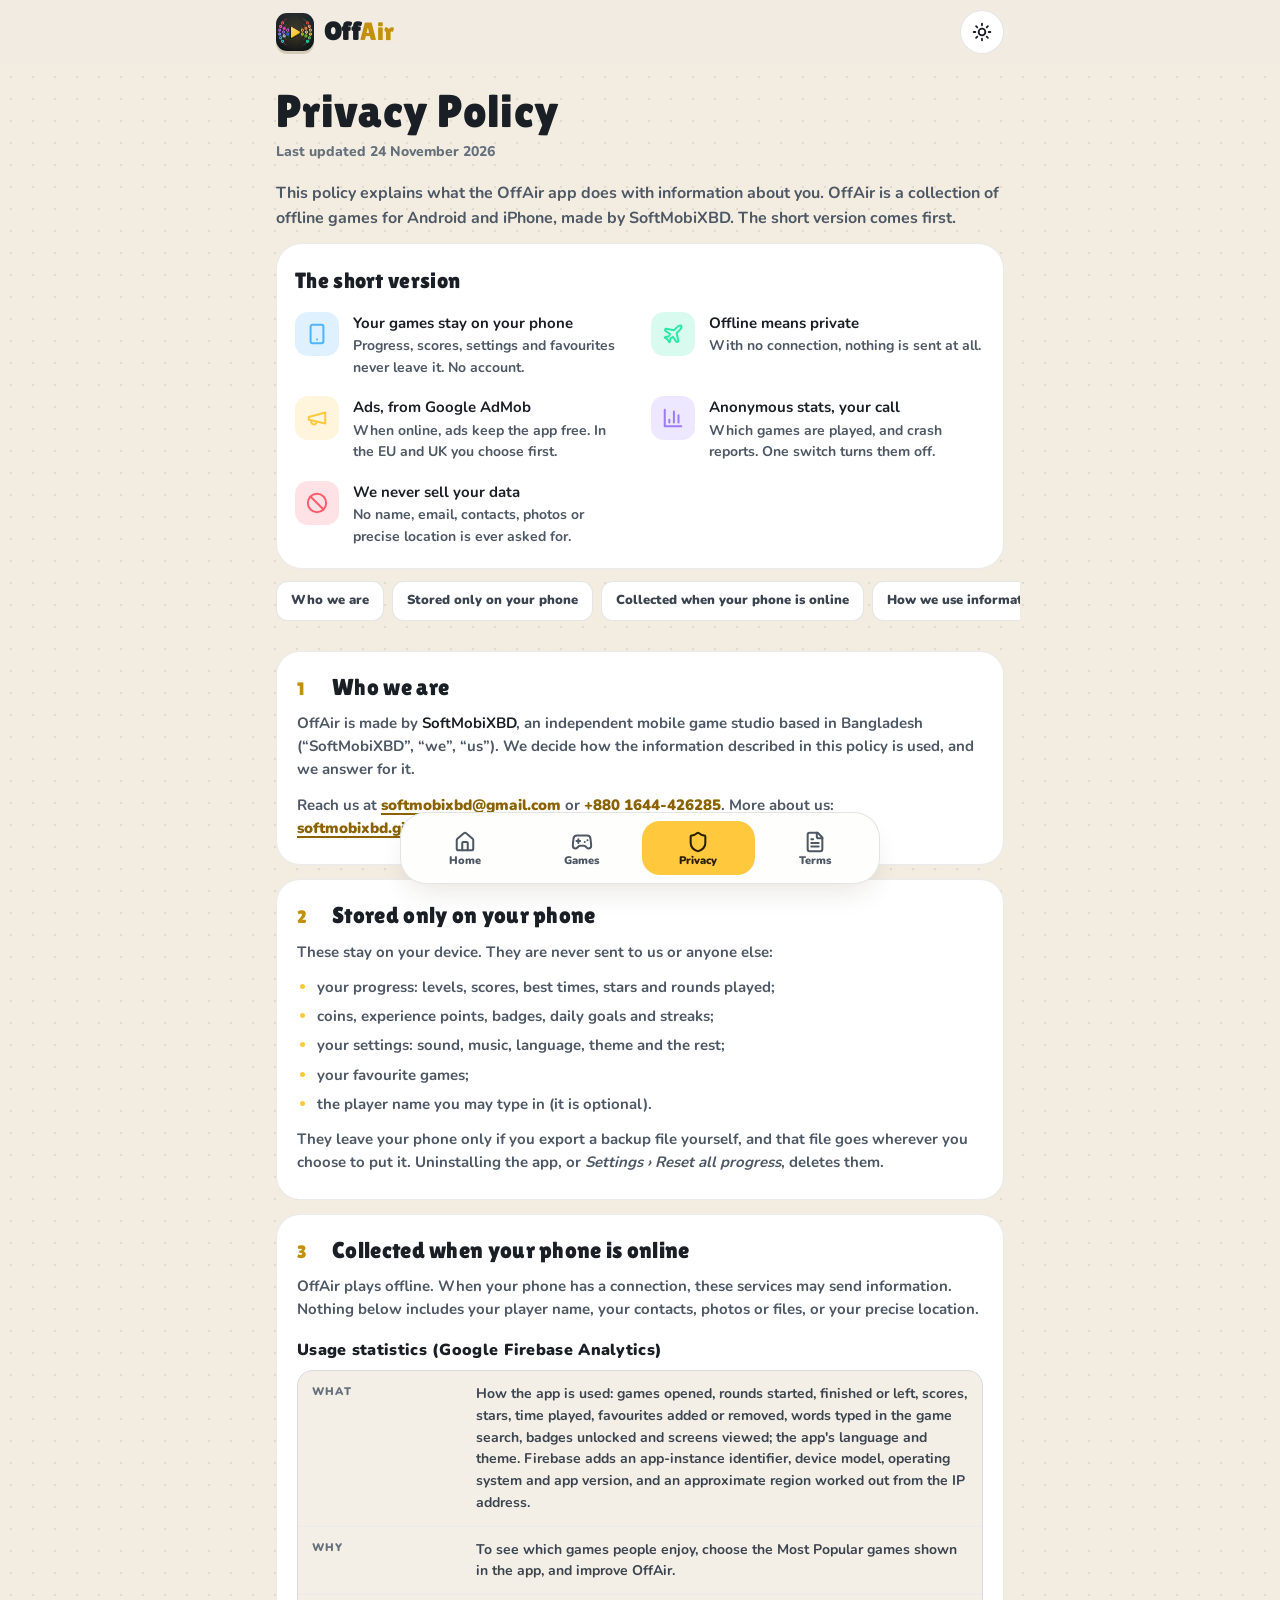
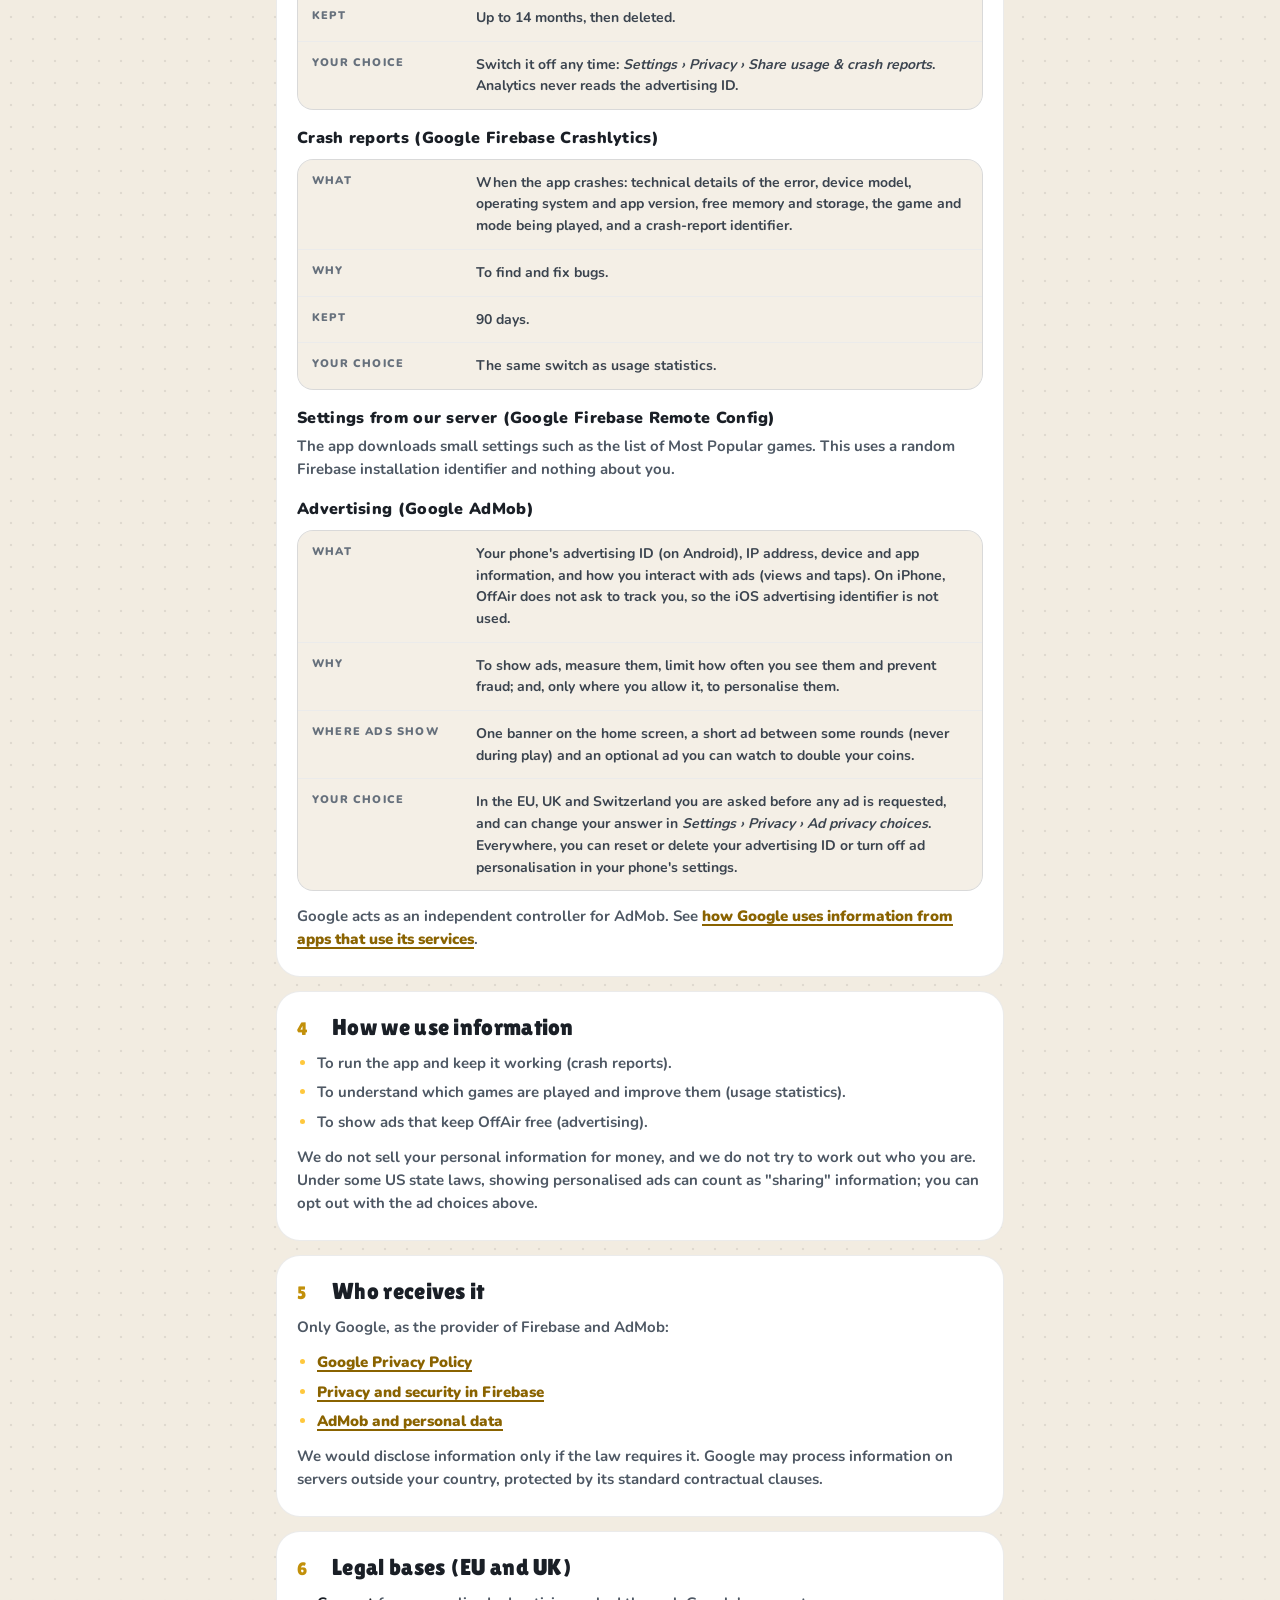
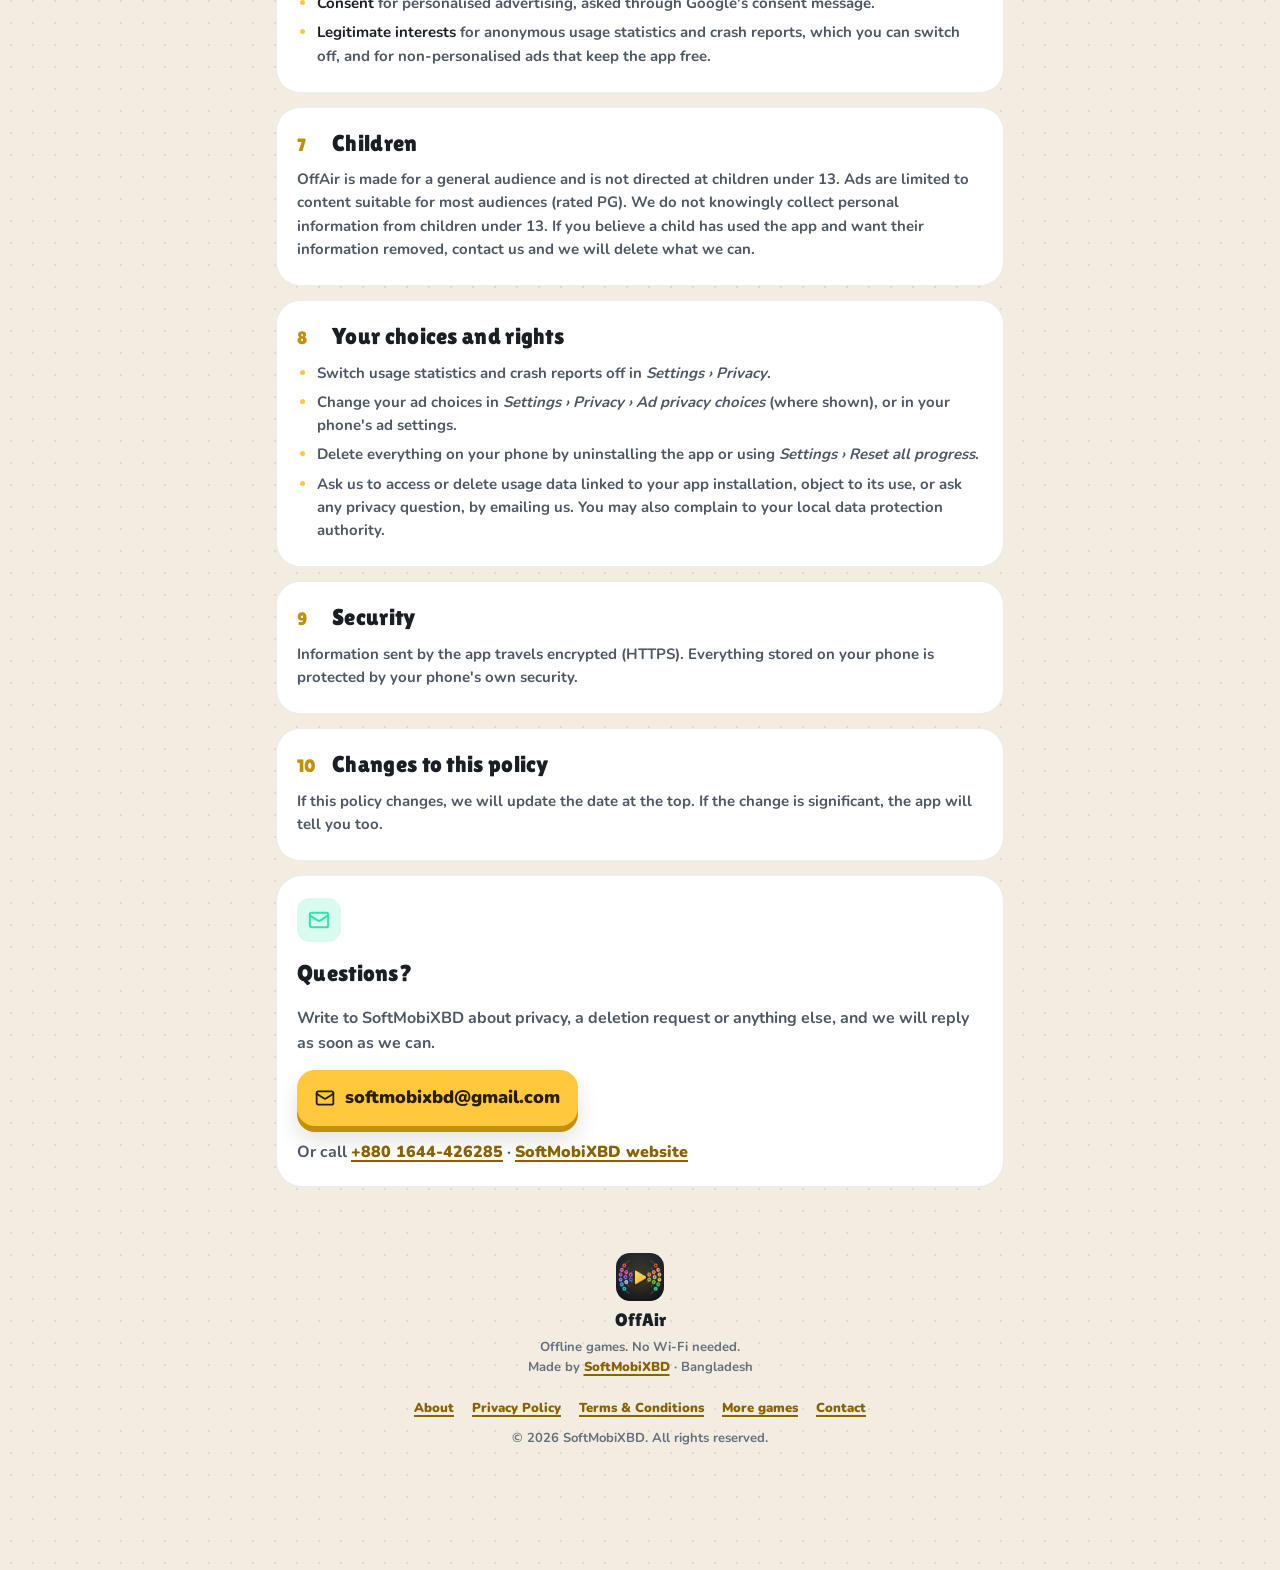
==== commit 5801f25e: "Put SoftMobiXBD on the OffAir website Uses the studio's details from softmobixbd.github.io: the name" ====
--- a/privacy.html
+++ b/privacy.html
@@ -5,6 +5,7 @@
 <meta name="viewport" content="width=device-width, initial-scale=1, viewport-fit=cover">
 <title>Privacy Policy · OffAir</title>
 <meta name="description" content="What the OffAir app stores on your phone, what it sends when online (ads and anonymous stats), and your choices.">
+<meta name="author" content="SoftMobiXBD">
 <meta name="theme-color" content="#0E1217" media="(prefers-color-scheme: dark)">
 <meta name="theme-color" content="#F2ECE1" media="(prefers-color-scheme: light)">
 <meta property="og:type" content="website">
@@ -30,11 +31,14 @@
 <main id="main" class="wrap">
 <h1 class="page-title rise">Privacy Policy</h1>
 <p class="updated">Last updated 24 November 2026</p>
-<p class="intro">This policy explains what the OffAir app (“OffAir”, “we”) does with information about you. OffAir is a collection of offline games for Android and iPhone. The short version comes first.</p>
+<p class="intro">This policy explains what the OffAir app does with information about you. OffAir is a collection of offline games for Android and iPhone, made by SoftMobiXBD. The short version comes first.</p>
 <section class="card summary rise" style="--i:1" aria-labelledby="short"><h2 id="short">The short version</h2><ul><li><span class="tile" style="--c:#4FB3FF"><svg viewBox="0 0 24 24" fill="none" stroke="currentColor" stroke-width="2.2" stroke-linecap="round" stroke-linejoin="round" aria-hidden="true"><rect x="5" y="2" width="14" height="20" rx="2"/><path d="M12 18h.01"/></svg></span><div><b>Your games stay on your phone</b><span>Progress, scores, settings and favourites never leave it. No account.</span></div></li><li><span class="tile" style="--c:#2EE6A8"><svg viewBox="0 0 24 24" fill="none" stroke="currentColor" stroke-width="2.2" stroke-linecap="round" stroke-linejoin="round" aria-hidden="true"><path d="M17.8 19.2 16 11l3.5-3.5C21 6 21.5 4 21 3c-1-.5-3 0-4.5 1.5L13 8 4.8 6.2c-.5-.1-.9.1-1.1.5l-.3.5c-.2.5-.1 1 .3 1.3L9 12l-2 3H4l-1 1 3 2 2 3 1-1v-3l3-2 3.5 5.3c.3.4.8.5 1.3.3l.5-.2c.4-.3.6-.7.5-1.2z"/></svg></span><div><b>Offline means private</b><span>With no connection, nothing is sent at all.</span></div></li><li><span class="tile" style="--c:#FFC83D"><svg viewBox="0 0 24 24" fill="none" stroke="currentColor" stroke-width="2.2" stroke-linecap="round" stroke-linejoin="round" aria-hidden="true"><path d="M3 11l18-5v12L3 14v-3z"/><path d="M11.6 16.8a3 3 0 1 1-5.8-1.6"/></svg></span><div><b>Ads, from Google AdMob</b><span>When online, ads keep the app free. In the EU and UK you choose first.</span></div></li><li><span class="tile" style="--c:#9C7BFF"><svg viewBox="0 0 24 24" fill="none" stroke="currentColor" stroke-width="2.2" stroke-linecap="round" stroke-linejoin="round" aria-hidden="true"><path d="M3 3v18h18M18 17V9M13 17V5M8 17v-3"/></svg></span><div><b>Anonymous stats, your call</b><span>Which games are played, and crash reports. One switch turns them off.</span></div></li><li><span class="tile" style="--c:#FF5C6C"><svg viewBox="0 0 24 24" fill="none" stroke="currentColor" stroke-width="2.2" stroke-linecap="round" stroke-linejoin="round" aria-hidden="true"><circle cx="12" cy="12" r="10"/><path d="m4.9 4.9 14.2 14.2"/></svg></span><div><b>We never sell your data</b><span>No name, email, contacts, photos or precise location is ever asked for.</span></div></li></ul></section>
-<nav class="toc" aria-label="Sections"><a href="#on-phone">Stored only on your phone</a><a href="#online">Collected when your phone is online</a><a href="#use">How we use information</a><a href="#share">Who receives it</a><a href="#legal">Legal bases (EU and UK)</a><a href="#children">Children</a><a href="#rights">Your choices and rights</a><a href="#security">Security</a><a href="#changes">Changes to this policy</a></nav>
+<nav class="toc" aria-label="Sections"><a href="#who">Who we are</a><a href="#on-phone">Stored only on your phone</a><a href="#online">Collected when your phone is online</a><a href="#use">How we use information</a><a href="#share">Who receives it</a><a href="#legal">Legal bases (EU and UK)</a><a href="#children">Children</a><a href="#rights">Your choices and rights</a><a href="#security">Security</a><a href="#changes">Changes to this policy</a></nav>
 <div class="doc">
-<section id="on-phone" aria-labelledby="on-phone-h"><h2 id="on-phone-h"><span class="n">1</span>Stored only on your phone</h2>
+<section id="who" aria-labelledby="who-h"><h2 id="who-h"><span class="n">1</span>Who we are</h2>
+<p>OffAir is made by <strong>SoftMobiXBD</strong>, an independent mobile game studio based in Bangladesh (“SoftMobiXBD”, “we”, “us”). We decide how the information described in this policy is used, and we answer for it.</p>
+<p>Reach us at <a href="mailto:softmobixbd@gmail.com">softmobixbd@gmail.com</a> or <a href="tel:+8801644426285">+880 1644-426285</a>. More about us: <a href="https://softmobixbd.github.io/">softmobixbd.github.io</a>.</p></section>
+<section id="on-phone" aria-labelledby="on-phone-h"><h2 id="on-phone-h"><span class="n">2</span>Stored only on your phone</h2>
 <p>These stay on your device. They are never sent to us or anyone else:</p>
 <ul>
   <li>your progress: levels, scores, best times, stars and rounds played;</li>
@@ -44,7 +48,7 @@
   <li>the player name you may type in (it is optional).</li>
 </ul>
 <p>They leave your phone only if you export a backup file yourself, and that file goes wherever you choose to put it. Uninstalling the app, or <em>Settings › Reset all progress</em>, deletes them.</p></section>
-<section id="online" aria-labelledby="online-h"><h2 id="online-h"><span class="n">2</span>Collected when your phone is online</h2>
+<section id="online" aria-labelledby="online-h"><h2 id="online-h"><span class="n">3</span>Collected when your phone is online</h2>
 <p>OffAir plays offline. When your phone has a connection, these services may send information. Nothing below includes your player name, your contacts, photos or files, or your precise location.</p>
 
 <h3>Usage statistics (Google Firebase Analytics)</h3>
@@ -57,14 +61,14 @@
 <h3>Advertising (Google AdMob)</h3>
 <dl class="facts"><div><dt>What</dt><dd>Your phone's advertising ID (on Android), IP address, device and app information, and how you interact with ads (views and taps). On iPhone, OffAir does not ask to track you, so the iOS advertising identifier is not used.</dd></div><div><dt>Why</dt><dd>To show ads, measure them, limit how often you see them and prevent fraud; and, only where you allow it, to personalise them.</dd></div><div><dt>Where ads show</dt><dd>One banner on the home screen, a short ad between some rounds (never during play) and an optional ad you can watch to double your coins.</dd></div><div><dt>Your choice</dt><dd>In the EU, UK and Switzerland you are asked before any ad is requested, and can change your answer in <em>Settings › Privacy › Ad privacy choices</em>. Everywhere, you can reset or delete your advertising ID or turn off ad personalisation in your phone's settings.</dd></div></dl>
 <p>Google acts as an independent controller for AdMob. See <a href="https://policies.google.com/technologies/partner-sites">how Google uses information from apps that use its services</a>.</p></section>
-<section id="use" aria-labelledby="use-h"><h2 id="use-h"><span class="n">3</span>How we use information</h2>
+<section id="use" aria-labelledby="use-h"><h2 id="use-h"><span class="n">4</span>How we use information</h2>
 <ul>
   <li>To run the app and keep it working (crash reports).</li>
   <li>To understand which games are played and improve them (usage statistics).</li>
   <li>To show ads that keep OffAir free (advertising).</li>
 </ul>
 <p>We do not sell your personal information for money, and we do not try to work out who you are. Under some US state laws, showing personalised ads can count as "sharing" information; you can opt out with the ad choices above.</p></section>
-<section id="share" aria-labelledby="share-h"><h2 id="share-h"><span class="n">4</span>Who receives it</h2>
+<section id="share" aria-labelledby="share-h"><h2 id="share-h"><span class="n">5</span>Who receives it</h2>
 <p>Only Google, as the provider of Firebase and AdMob:</p>
 <ul>
   <li><a href="https://policies.google.com/privacy">Google Privacy Policy</a></li>
@@ -72,42 +76,45 @@
   <li><a href="https://support.google.com/admob/answer/6128543">AdMob and personal data</a></li>
 </ul>
 <p>We would disclose information only if the law requires it. Google may process information on servers outside your country, protected by its standard contractual clauses.</p></section>
-<section id="legal" aria-labelledby="legal-h"><h2 id="legal-h"><span class="n">5</span>Legal bases (EU and UK)</h2>
+<section id="legal" aria-labelledby="legal-h"><h2 id="legal-h"><span class="n">6</span>Legal bases (EU and UK)</h2>
 <ul>
   <li><strong>Consent</strong> for personalised advertising, asked through Google's consent message.</li>
   <li><strong>Legitimate interests</strong> for anonymous usage statistics and crash reports, which you can switch off, and for non-personalised ads that keep the app free.</li>
 </ul></section>
-<section id="children" aria-labelledby="children-h"><h2 id="children-h"><span class="n">6</span>Children</h2>
+<section id="children" aria-labelledby="children-h"><h2 id="children-h"><span class="n">7</span>Children</h2>
 <p>OffAir is made for a general audience and is not directed at children under 13. Ads are limited to content suitable for most audiences (rated PG). We do not knowingly collect personal information from children under 13. If you believe a child has used the app and want their information removed, contact us and we will delete what we can.</p></section>
-<section id="rights" aria-labelledby="rights-h"><h2 id="rights-h"><span class="n">7</span>Your choices and rights</h2>
+<section id="rights" aria-labelledby="rights-h"><h2 id="rights-h"><span class="n">8</span>Your choices and rights</h2>
 <ul>
   <li>Switch usage statistics and crash reports off in <em>Settings › Privacy</em>.</li>
   <li>Change your ad choices in <em>Settings › Privacy › Ad privacy choices</em> (where shown), or in your phone's ad settings.</li>
   <li>Delete everything on your phone by uninstalling the app or using <em>Settings › Reset all progress</em>.</li>
   <li>Ask us to access or delete usage data linked to your app installation, object to its use, or ask any privacy question, by emailing us. You may also complain to your local data protection authority.</li>
 </ul></section>
-<section id="security" aria-labelledby="security-h"><h2 id="security-h"><span class="n">8</span>Security</h2>
+<section id="security" aria-labelledby="security-h"><h2 id="security-h"><span class="n">9</span>Security</h2>
 <p>Information sent by the app travels encrypted (HTTPS). Everything stored on your phone is protected by your phone's own security.</p></section>
-<section id="changes" aria-labelledby="changes-h"><h2 id="changes-h"><span class="n">9</span>Changes to this policy</h2>
+<section id="changes" aria-labelledby="changes-h"><h2 id="changes-h"><span class="n">10</span>Changes to this policy</h2>
 <p>If this policy changes, we will update the date at the top. If the change is significant, the app will tell you too.</p></section>
 </div>
 <section class="card contact" aria-labelledby="contact-h">
   <span class="tile" style="--c:#2EE6A8"><svg viewBox="0 0 24 24" fill="none" stroke="currentColor" stroke-width="2.2" stroke-linecap="round" stroke-linejoin="round" aria-hidden="true"><rect x="2" y="4" width="20" height="16" rx="2"/><path d="m22 7-8.97 5.7a1.94 1.94 0 0 1-2.06 0L2 7"/></svg></span>
   <h2 id="contact-h">Questions?</h2>
-  <p>Write to us about privacy, a deletion request or anything else, and we will reply as soon as we can.</p>
-  <a class="btn primary" href="mailto:support@offair.example"><svg viewBox="0 0 24 24" fill="none" stroke="currentColor" stroke-width="2.2" stroke-linecap="round" stroke-linejoin="round" aria-hidden="true"><rect x="2" y="4" width="20" height="16" rx="2"/><path d="m22 7-8.97 5.7a1.94 1.94 0 0 1-2.06 0L2 7"/></svg>support@offair.example</a>
+  <p>Write to SoftMobiXBD about privacy, a deletion request or anything else, and we will reply as soon as we can.</p>
+  <a class="btn primary" href="mailto:softmobixbd@gmail.com"><svg viewBox="0 0 24 24" fill="none" stroke="currentColor" stroke-width="2.2" stroke-linecap="round" stroke-linejoin="round" aria-hidden="true"><rect x="2" y="4" width="20" height="16" rx="2"/><path d="m22 7-8.97 5.7a1.94 1.94 0 0 1-2.06 0L2 7"/></svg>softmobixbd@gmail.com</a>
+  <p>Or call <a href="tel:+8801644426285">+880 1644-426285</a> · <a href="https://softmobixbd.github.io/">SoftMobiXBD website</a></p>
 </section>
 <footer class="footer">
   <img src="img/icon-256.png" alt="" width="48" height="48">
   <div class="name">OffAir</div>
   <div>Offline games. No Wi-Fi needed.</div>
+  <div>Made by <a href="https://softmobixbd.github.io/">SoftMobiXBD</a> · Bangladesh</div>
   <nav aria-label="Footer">
     <a href="index.html">About</a>
     <a href="privacy.html">Privacy Policy</a>
     <a href="terms.html">Terms &amp; Conditions</a>
-    <a href="mailto:support@offair.example">Contact</a>
+    <a href="https://play.google.com/store/apps/dev?id=7053712719790962072">More games</a>
+    <a href="mailto:softmobixbd@gmail.com">Contact</a>
   </nav>
-  <div>&copy; <span data-year>2026</span> OffAir. All rights reserved.</div>
+  <div>&copy; <span data-year>2026</span> SoftMobiXBD. All rights reserved.</div>
 </footer>
 </main>
 <nav class="dock" aria-label="Main"><a href="index.html"><svg viewBox="0 0 24 24" fill="none" stroke="currentColor" stroke-width="2.2" stroke-linecap="round" stroke-linejoin="round" aria-hidden="true"><path d="M15 21v-8a1 1 0 0 0-1-1h-4a1 1 0 0 0-1 1v8"/><path d="M3 10a2 2 0 0 1 .71-1.53l7-6a2 2 0 0 1 2.58 0l7 6A2 2 0 0 1 21 10v9a2 2 0 0 1-2 2H5a2 2 0 0 1-2-2z"/></svg><span>Home</span></a><a href="index.html#games"><svg viewBox="0 0 24 24" fill="none" stroke="currentColor" stroke-width="2.2" stroke-linecap="round" stroke-linejoin="round" aria-hidden="true"><path d="M6 11h4M8 9v4M15 12h.01M18 10h.01"/><path d="M17.32 5H6.68a4 4 0 0 0-3.98 3.59C2.6 9.42 2 14.46 2 16a3 3 0 0 0 3 3c1 0 1.5-.5 2-1l1.41-1.41A2 2 0 0 1 9.83 16h4.34a2 2 0 0 1 1.41.59L17 18c.5.5 1 1 2 1a3 3 0 0 0 3-3c0-1.55-.6-6.58-.69-7.26A4 4 0 0 0 17.32 5z"/></svg><span>Games</span></a><a href="privacy.html" aria-current="page"><svg viewBox="0 0 24 24" fill="none" stroke="currentColor" stroke-width="2.2" stroke-linecap="round" stroke-linejoin="round" aria-hidden="true"><path d="M20 13c0 5-3.5 7.5-7.66 8.95a1 1 0 0 1-.67-.01C7.5 20.5 4 18 4 13V6a1 1 0 0 1 1-1c2 0 4.5-1.2 6.24-2.72a1.17 1.17 0 0 1 1.52 0C14.51 3.81 17 5 19 5a1 1 0 0 1 1 1z"/></svg><span>Privacy</span></a><a href="terms.html"><svg viewBox="0 0 24 24" fill="none" stroke="currentColor" stroke-width="2.2" stroke-linecap="round" stroke-linejoin="round" aria-hidden="true"><path d="M15 2H6a2 2 0 0 0-2 2v16a2 2 0 0 0 2 2h12a2 2 0 0 0 2-2V7Z"/><path d="M14 2v4a2 2 0 0 0 2 2h4M16 13H8M16 17H8M10 9H8"/></svg><span>Terms</span></a></nav>
--- a/css/style.css
+++ b/css/style.css
@@ -469,7 +469,12 @@
 }
 .cta .btn {
   flex: 1 1 auto;
-  white-space: nowrap;
+}
+/* One line per label where there's room; small phones may wrap. */
+@media (min-width: 420px) {
+  .cta .btn {
+    white-space: nowrap;
+  }
 }
 .pills {
   display: flex;
@@ -1011,3 +1016,22 @@
     scroll-behavior: auto !important;
   }
 }
+
+/* ------------------------------------------------------------- studio */
+
+.studio .kicker {
+  margin-bottom: 6px;
+}
+.studio .cta {
+  margin-top: 16px;
+}
+
+/* The email address can't wrap at spaces: set it in the narrower UI face
+   so it stays on one line even on a 320 px phone. */
+.contact .btn {
+  max-width: 100%;
+  padding: 0 18px;
+  font: 900 clamp(14px, 4.4vw, 18px) / 1.2 var(--ui);
+  letter-spacing: 0;
+  overflow-wrap: anywhere;
+}
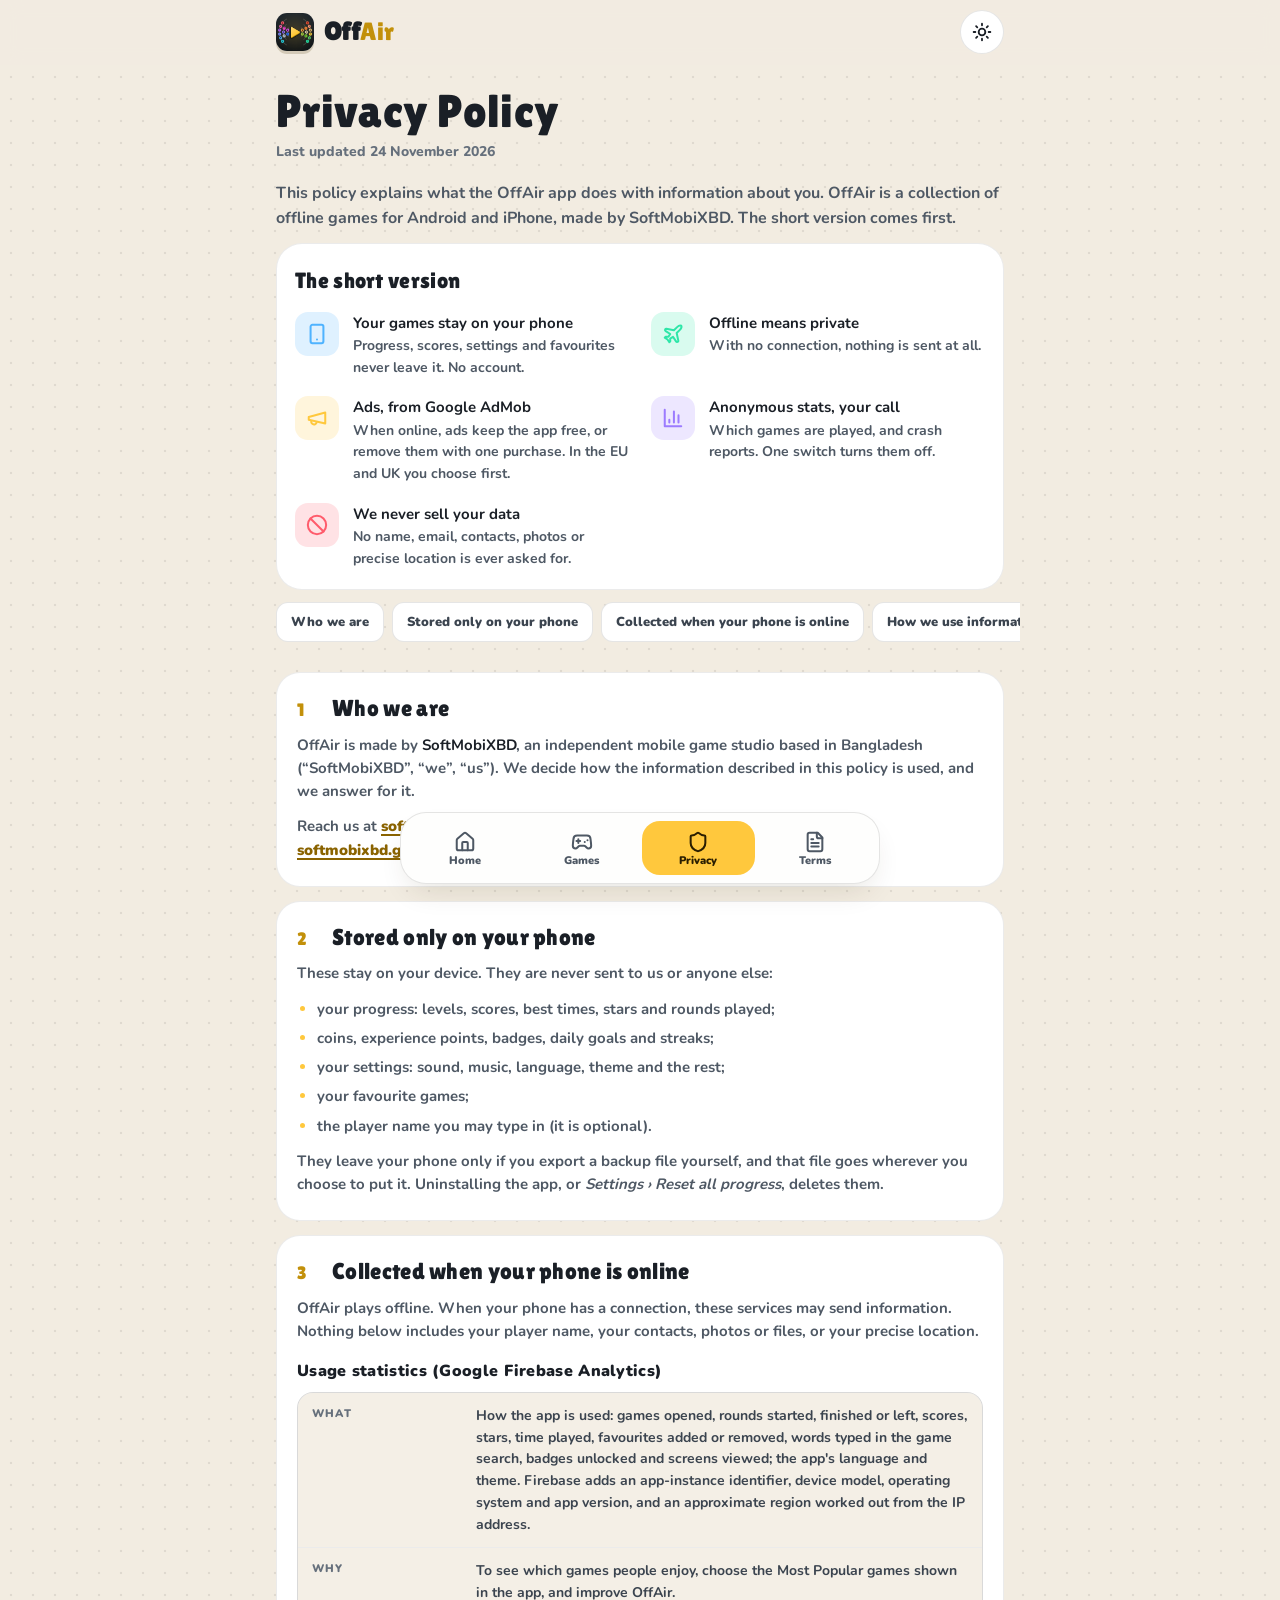
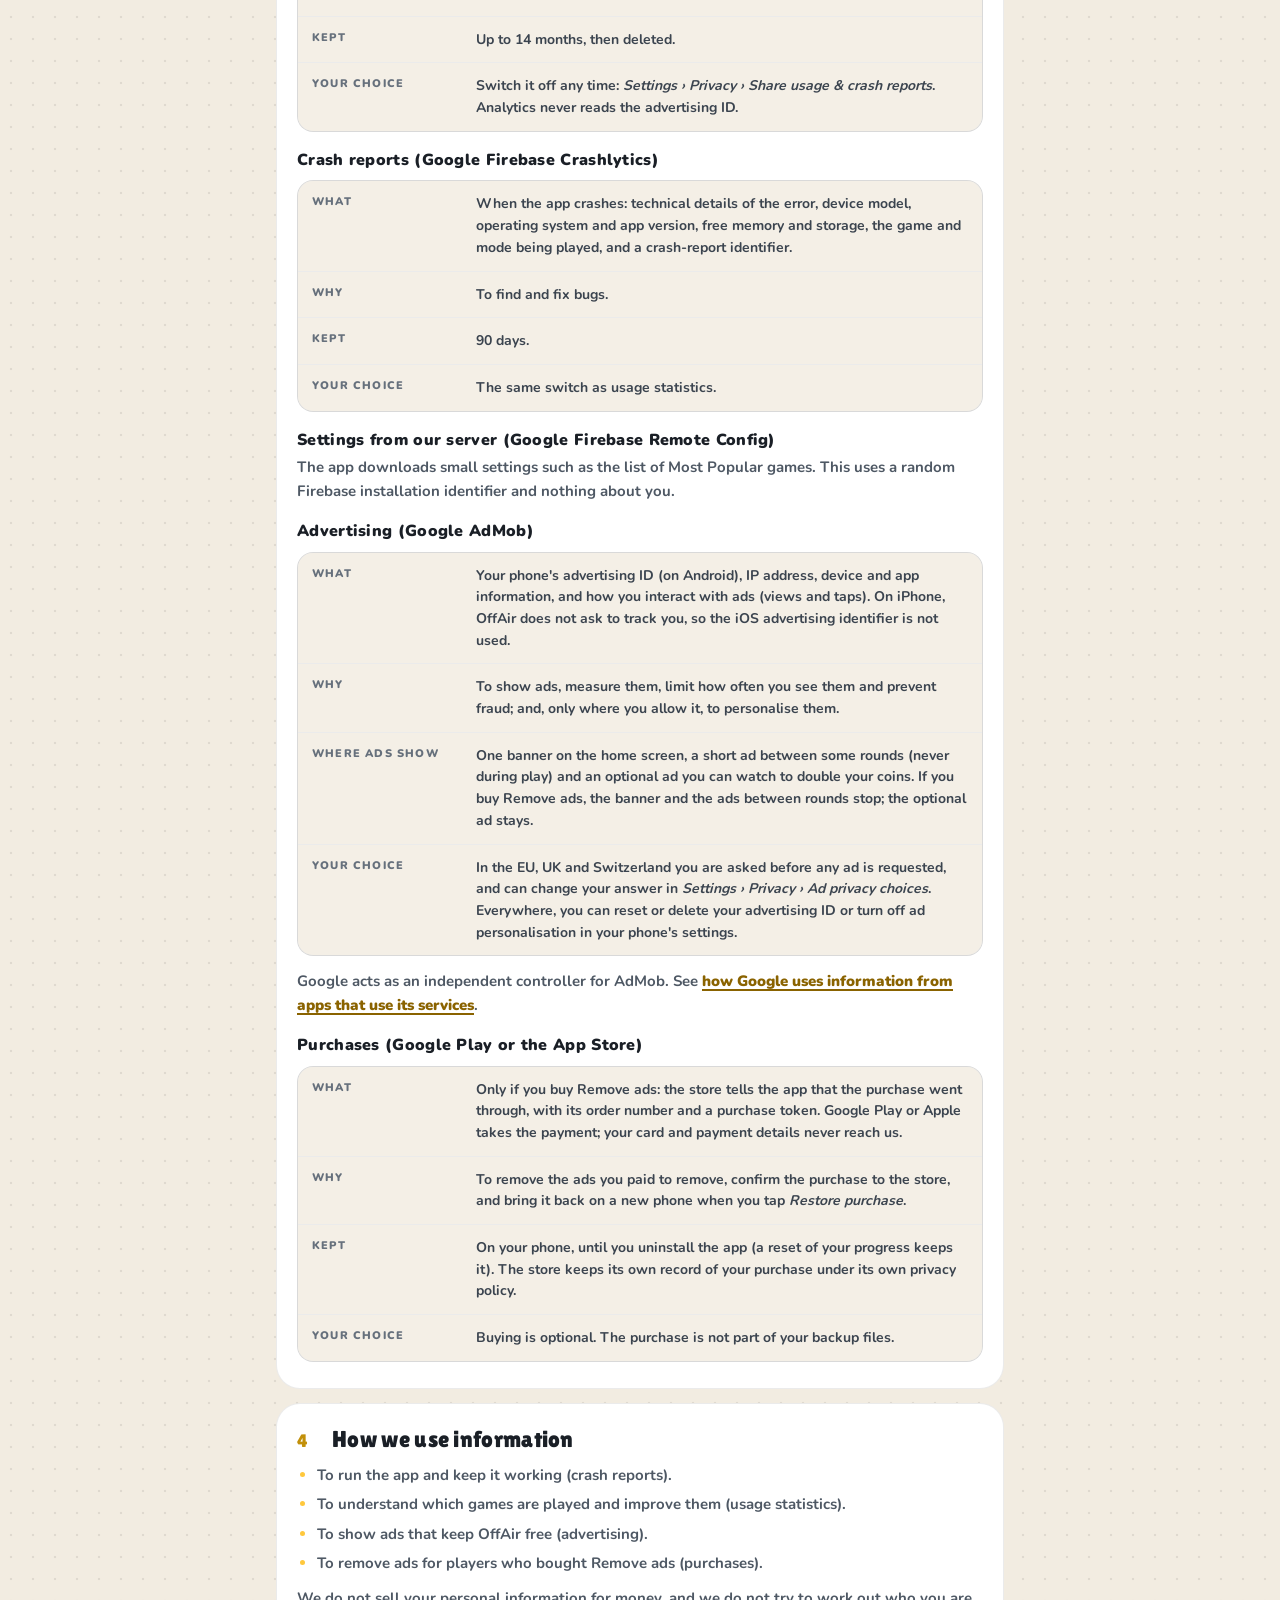
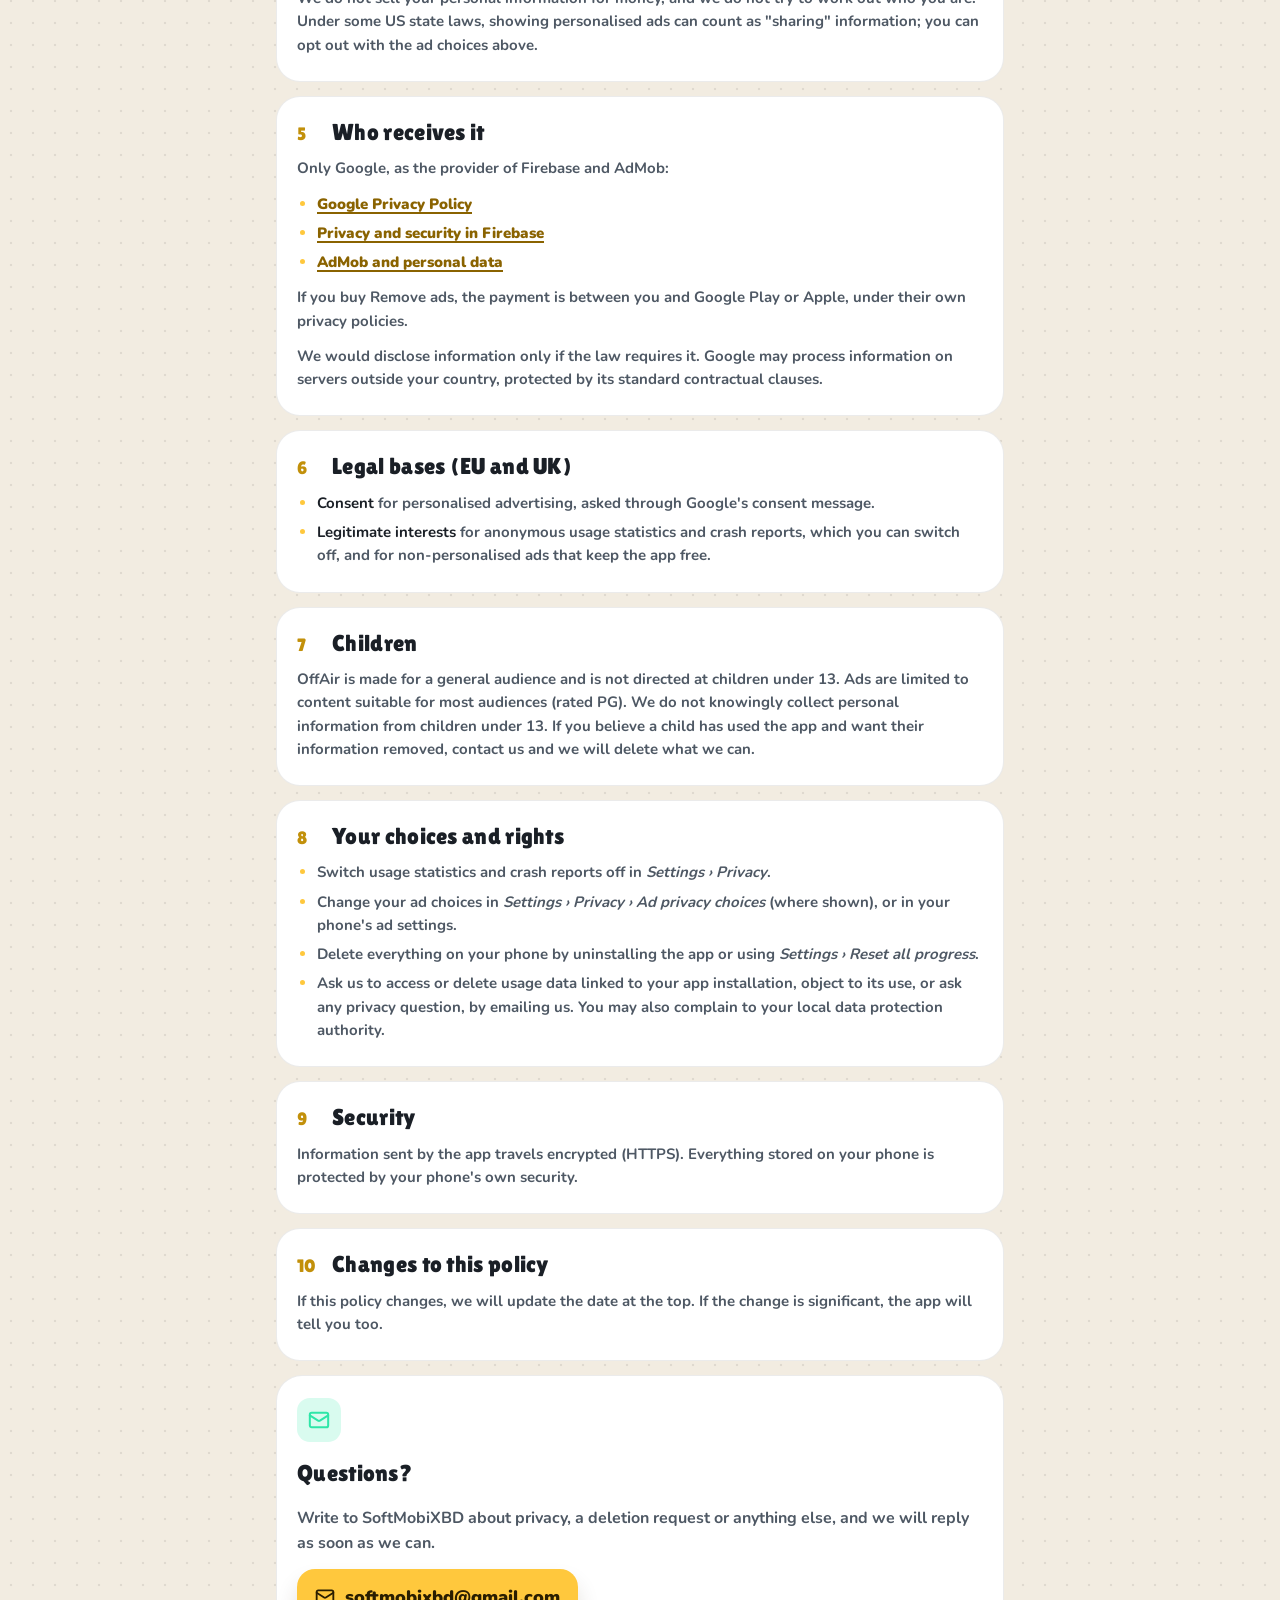
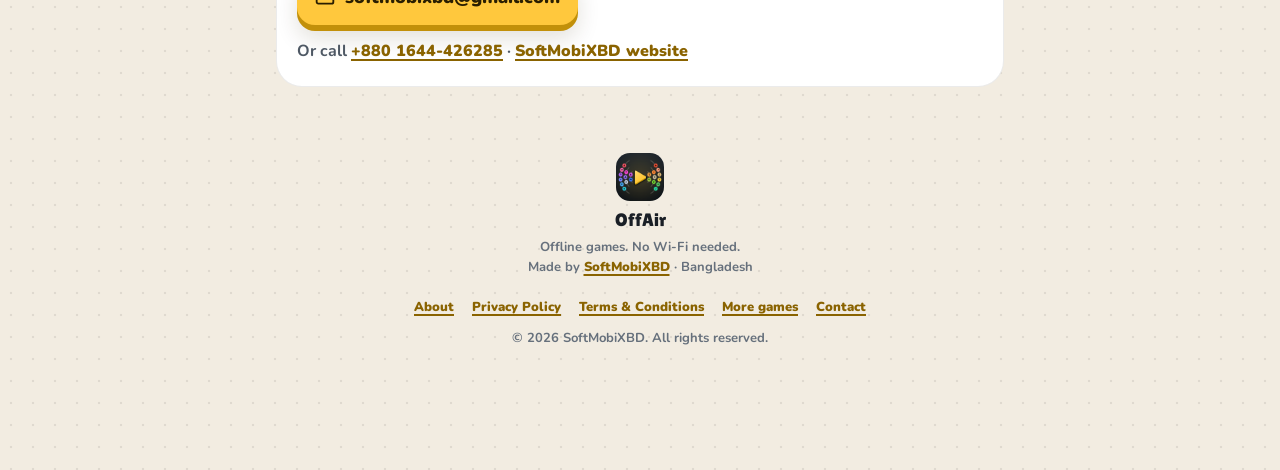
==== commit 9a81b9ad: "Add "Remove ads": a one-time USD 2.99 purchase Owning it turns off the hub banner and every intersti" ====
--- a/privacy.html
+++ b/privacy.html
@@ -32,7 +32,7 @@
 <h1 class="page-title rise">Privacy Policy</h1>
 <p class="updated">Last updated 24 November 2026</p>
 <p class="intro">This policy explains what the OffAir app does with information about you. OffAir is a collection of offline games for Android and iPhone, made by SoftMobiXBD. The short version comes first.</p>
-<section class="card summary rise" style="--i:1" aria-labelledby="short"><h2 id="short">The short version</h2><ul><li><span class="tile" style="--c:#4FB3FF"><svg viewBox="0 0 24 24" fill="none" stroke="currentColor" stroke-width="2.2" stroke-linecap="round" stroke-linejoin="round" aria-hidden="true"><rect x="5" y="2" width="14" height="20" rx="2"/><path d="M12 18h.01"/></svg></span><div><b>Your games stay on your phone</b><span>Progress, scores, settings and favourites never leave it. No account.</span></div></li><li><span class="tile" style="--c:#2EE6A8"><svg viewBox="0 0 24 24" fill="none" stroke="currentColor" stroke-width="2.2" stroke-linecap="round" stroke-linejoin="round" aria-hidden="true"><path d="M17.8 19.2 16 11l3.5-3.5C21 6 21.5 4 21 3c-1-.5-3 0-4.5 1.5L13 8 4.8 6.2c-.5-.1-.9.1-1.1.5l-.3.5c-.2.5-.1 1 .3 1.3L9 12l-2 3H4l-1 1 3 2 2 3 1-1v-3l3-2 3.5 5.3c.3.4.8.5 1.3.3l.5-.2c.4-.3.6-.7.5-1.2z"/></svg></span><div><b>Offline means private</b><span>With no connection, nothing is sent at all.</span></div></li><li><span class="tile" style="--c:#FFC83D"><svg viewBox="0 0 24 24" fill="none" stroke="currentColor" stroke-width="2.2" stroke-linecap="round" stroke-linejoin="round" aria-hidden="true"><path d="M3 11l18-5v12L3 14v-3z"/><path d="M11.6 16.8a3 3 0 1 1-5.8-1.6"/></svg></span><div><b>Ads, from Google AdMob</b><span>When online, ads keep the app free. In the EU and UK you choose first.</span></div></li><li><span class="tile" style="--c:#9C7BFF"><svg viewBox="0 0 24 24" fill="none" stroke="currentColor" stroke-width="2.2" stroke-linecap="round" stroke-linejoin="round" aria-hidden="true"><path d="M3 3v18h18M18 17V9M13 17V5M8 17v-3"/></svg></span><div><b>Anonymous stats, your call</b><span>Which games are played, and crash reports. One switch turns them off.</span></div></li><li><span class="tile" style="--c:#FF5C6C"><svg viewBox="0 0 24 24" fill="none" stroke="currentColor" stroke-width="2.2" stroke-linecap="round" stroke-linejoin="round" aria-hidden="true"><circle cx="12" cy="12" r="10"/><path d="m4.9 4.9 14.2 14.2"/></svg></span><div><b>We never sell your data</b><span>No name, email, contacts, photos or precise location is ever asked for.</span></div></li></ul></section>
+<section class="card summary rise" style="--i:1" aria-labelledby="short"><h2 id="short">The short version</h2><ul><li><span class="tile" style="--c:#4FB3FF"><svg viewBox="0 0 24 24" fill="none" stroke="currentColor" stroke-width="2.2" stroke-linecap="round" stroke-linejoin="round" aria-hidden="true"><rect x="5" y="2" width="14" height="20" rx="2"/><path d="M12 18h.01"/></svg></span><div><b>Your games stay on your phone</b><span>Progress, scores, settings and favourites never leave it. No account.</span></div></li><li><span class="tile" style="--c:#2EE6A8"><svg viewBox="0 0 24 24" fill="none" stroke="currentColor" stroke-width="2.2" stroke-linecap="round" stroke-linejoin="round" aria-hidden="true"><path d="M17.8 19.2 16 11l3.5-3.5C21 6 21.5 4 21 3c-1-.5-3 0-4.5 1.5L13 8 4.8 6.2c-.5-.1-.9.1-1.1.5l-.3.5c-.2.5-.1 1 .3 1.3L9 12l-2 3H4l-1 1 3 2 2 3 1-1v-3l3-2 3.5 5.3c.3.4.8.5 1.3.3l.5-.2c.4-.3.6-.7.5-1.2z"/></svg></span><div><b>Offline means private</b><span>With no connection, nothing is sent at all.</span></div></li><li><span class="tile" style="--c:#FFC83D"><svg viewBox="0 0 24 24" fill="none" stroke="currentColor" stroke-width="2.2" stroke-linecap="round" stroke-linejoin="round" aria-hidden="true"><path d="M3 11l18-5v12L3 14v-3z"/><path d="M11.6 16.8a3 3 0 1 1-5.8-1.6"/></svg></span><div><b>Ads, from Google AdMob</b><span>When online, ads keep the app free, or remove them with one purchase. In the EU and UK you choose first.</span></div></li><li><span class="tile" style="--c:#9C7BFF"><svg viewBox="0 0 24 24" fill="none" stroke="currentColor" stroke-width="2.2" stroke-linecap="round" stroke-linejoin="round" aria-hidden="true"><path d="M3 3v18h18M18 17V9M13 17V5M8 17v-3"/></svg></span><div><b>Anonymous stats, your call</b><span>Which games are played, and crash reports. One switch turns them off.</span></div></li><li><span class="tile" style="--c:#FF5C6C"><svg viewBox="0 0 24 24" fill="none" stroke="currentColor" stroke-width="2.2" stroke-linecap="round" stroke-linejoin="round" aria-hidden="true"><circle cx="12" cy="12" r="10"/><path d="m4.9 4.9 14.2 14.2"/></svg></span><div><b>We never sell your data</b><span>No name, email, contacts, photos or precise location is ever asked for.</span></div></li></ul></section>
 <nav class="toc" aria-label="Sections"><a href="#who">Who we are</a><a href="#on-phone">Stored only on your phone</a><a href="#online">Collected when your phone is online</a><a href="#use">How we use information</a><a href="#share">Who receives it</a><a href="#legal">Legal bases (EU and UK)</a><a href="#children">Children</a><a href="#rights">Your choices and rights</a><a href="#security">Security</a><a href="#changes">Changes to this policy</a></nav>
 <div class="doc">
 <section id="who" aria-labelledby="who-h"><h2 id="who-h"><span class="n">1</span>Who we are</h2>
@@ -59,13 +59,17 @@
 <p>The app downloads small settings such as the list of Most Popular games. This uses a random Firebase installation identifier and nothing about you.</p>
 
 <h3>Advertising (Google AdMob)</h3>
-<dl class="facts"><div><dt>What</dt><dd>Your phone's advertising ID (on Android), IP address, device and app information, and how you interact with ads (views and taps). On iPhone, OffAir does not ask to track you, so the iOS advertising identifier is not used.</dd></div><div><dt>Why</dt><dd>To show ads, measure them, limit how often you see them and prevent fraud; and, only where you allow it, to personalise them.</dd></div><div><dt>Where ads show</dt><dd>One banner on the home screen, a short ad between some rounds (never during play) and an optional ad you can watch to double your coins.</dd></div><div><dt>Your choice</dt><dd>In the EU, UK and Switzerland you are asked before any ad is requested, and can change your answer in <em>Settings › Privacy › Ad privacy choices</em>. Everywhere, you can reset or delete your advertising ID or turn off ad personalisation in your phone's settings.</dd></div></dl>
-<p>Google acts as an independent controller for AdMob. See <a href="https://policies.google.com/technologies/partner-sites">how Google uses information from apps that use its services</a>.</p></section>
+<dl class="facts"><div><dt>What</dt><dd>Your phone's advertising ID (on Android), IP address, device and app information, and how you interact with ads (views and taps). On iPhone, OffAir does not ask to track you, so the iOS advertising identifier is not used.</dd></div><div><dt>Why</dt><dd>To show ads, measure them, limit how often you see them and prevent fraud; and, only where you allow it, to personalise them.</dd></div><div><dt>Where ads show</dt><dd>One banner on the home screen, a short ad between some rounds (never during play) and an optional ad you can watch to double your coins. If you buy Remove ads, the banner and the ads between rounds stop; the optional ad stays.</dd></div><div><dt>Your choice</dt><dd>In the EU, UK and Switzerland you are asked before any ad is requested, and can change your answer in <em>Settings › Privacy › Ad privacy choices</em>. Everywhere, you can reset or delete your advertising ID or turn off ad personalisation in your phone's settings.</dd></div></dl>
+<p>Google acts as an independent controller for AdMob. See <a href="https://policies.google.com/technologies/partner-sites">how Google uses information from apps that use its services</a>.</p>
+
+<h3>Purchases (Google Play or the App Store)</h3>
+<dl class="facts"><div><dt>What</dt><dd>Only if you buy Remove ads: the store tells the app that the purchase went through, with its order number and a purchase token. Google Play or Apple takes the payment; your card and payment details never reach us.</dd></div><div><dt>Why</dt><dd>To remove the ads you paid to remove, confirm the purchase to the store, and bring it back on a new phone when you tap <em>Restore purchase</em>.</dd></div><div><dt>Kept</dt><dd>On your phone, until you uninstall the app (a reset of your progress keeps it). The store keeps its own record of your purchase under its own privacy policy.</dd></div><div><dt>Your choice</dt><dd>Buying is optional. The purchase is not part of your backup files.</dd></div></dl></section>
 <section id="use" aria-labelledby="use-h"><h2 id="use-h"><span class="n">4</span>How we use information</h2>
 <ul>
   <li>To run the app and keep it working (crash reports).</li>
   <li>To understand which games are played and improve them (usage statistics).</li>
   <li>To show ads that keep OffAir free (advertising).</li>
+  <li>To remove ads for players who bought Remove ads (purchases).</li>
 </ul>
 <p>We do not sell your personal information for money, and we do not try to work out who you are. Under some US state laws, showing personalised ads can count as "sharing" information; you can opt out with the ad choices above.</p></section>
 <section id="share" aria-labelledby="share-h"><h2 id="share-h"><span class="n">5</span>Who receives it</h2>
@@ -75,6 +79,7 @@
   <li><a href="https://firebase.google.com/support/privacy">Privacy and security in Firebase</a></li>
   <li><a href="https://support.google.com/admob/answer/6128543">AdMob and personal data</a></li>
 </ul>
+<p>If you buy Remove ads, the payment is between you and Google Play or Apple, under their own privacy policies.</p>
 <p>We would disclose information only if the law requires it. Google may process information on servers outside your country, protected by its standard contractual clauses.</p></section>
 <section id="legal" aria-labelledby="legal-h"><h2 id="legal-h"><span class="n">6</span>Legal bases (EU and UK)</h2>
 <ul>
